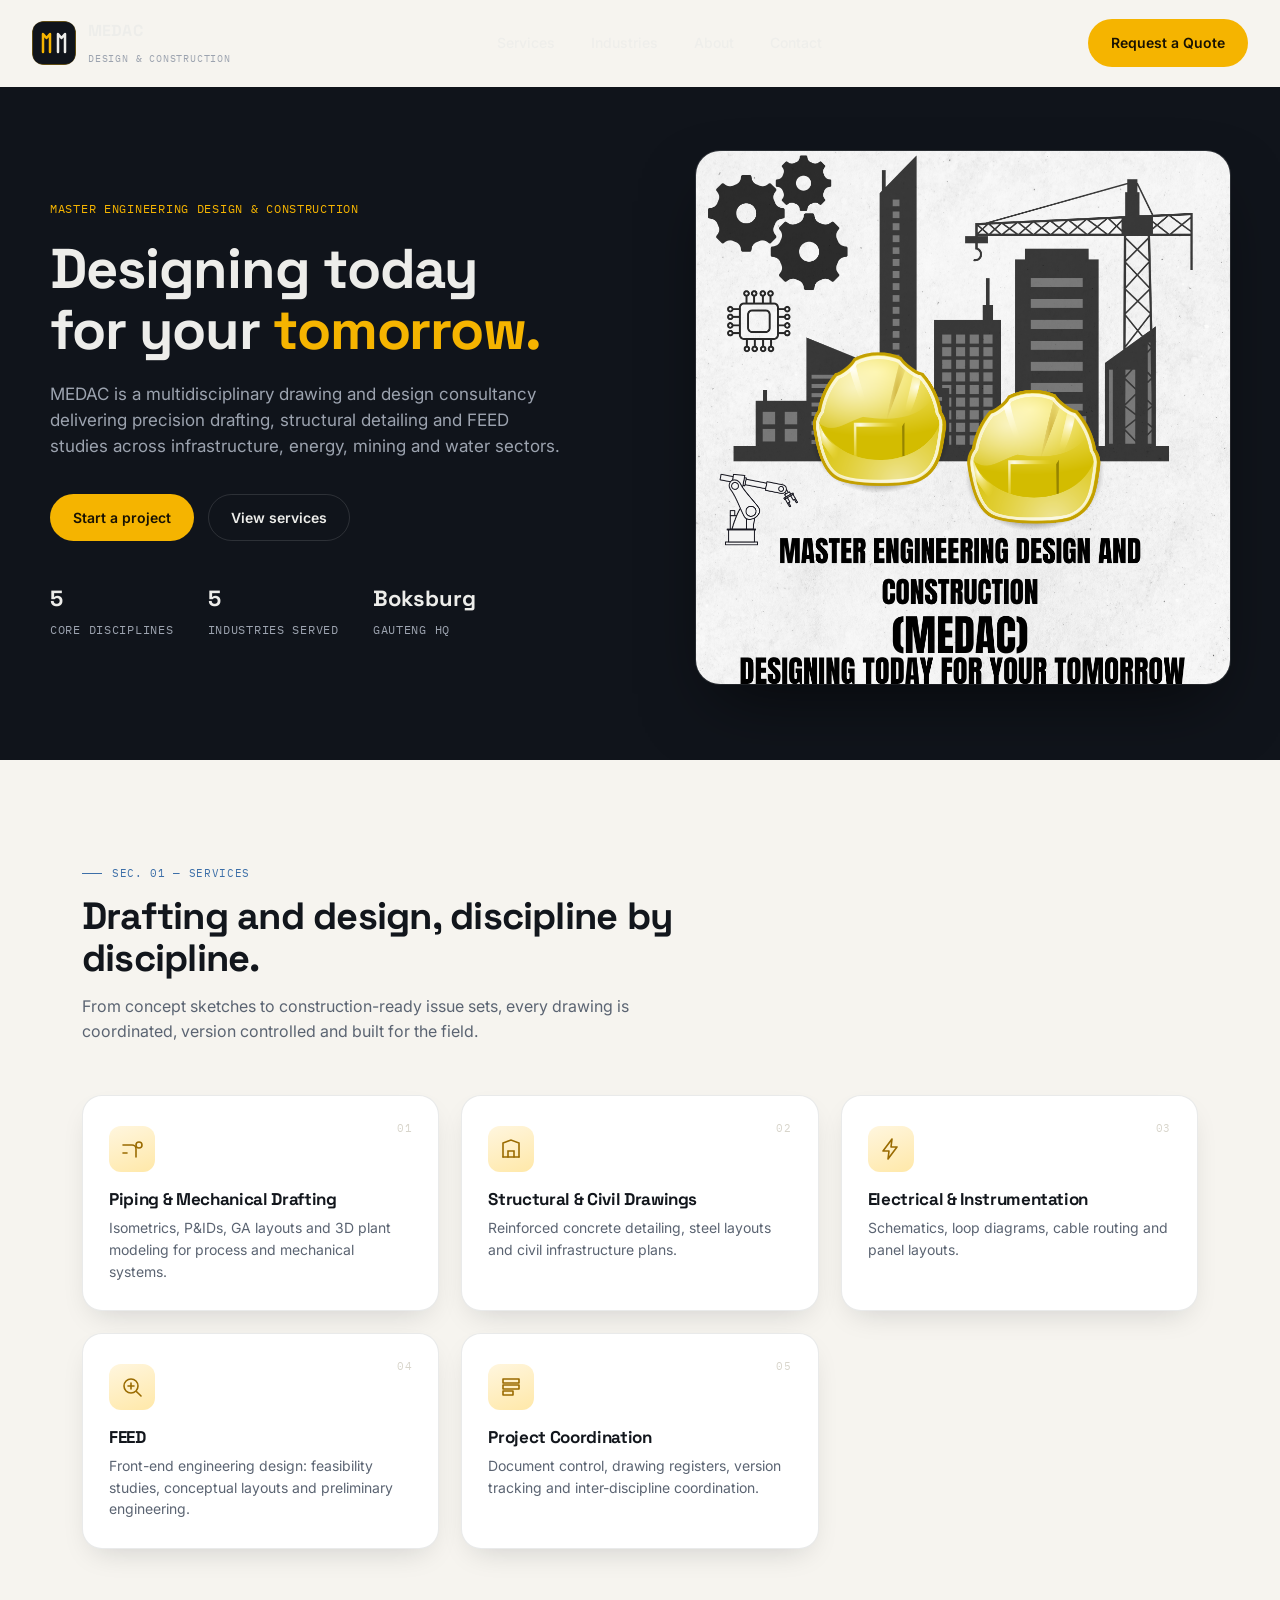
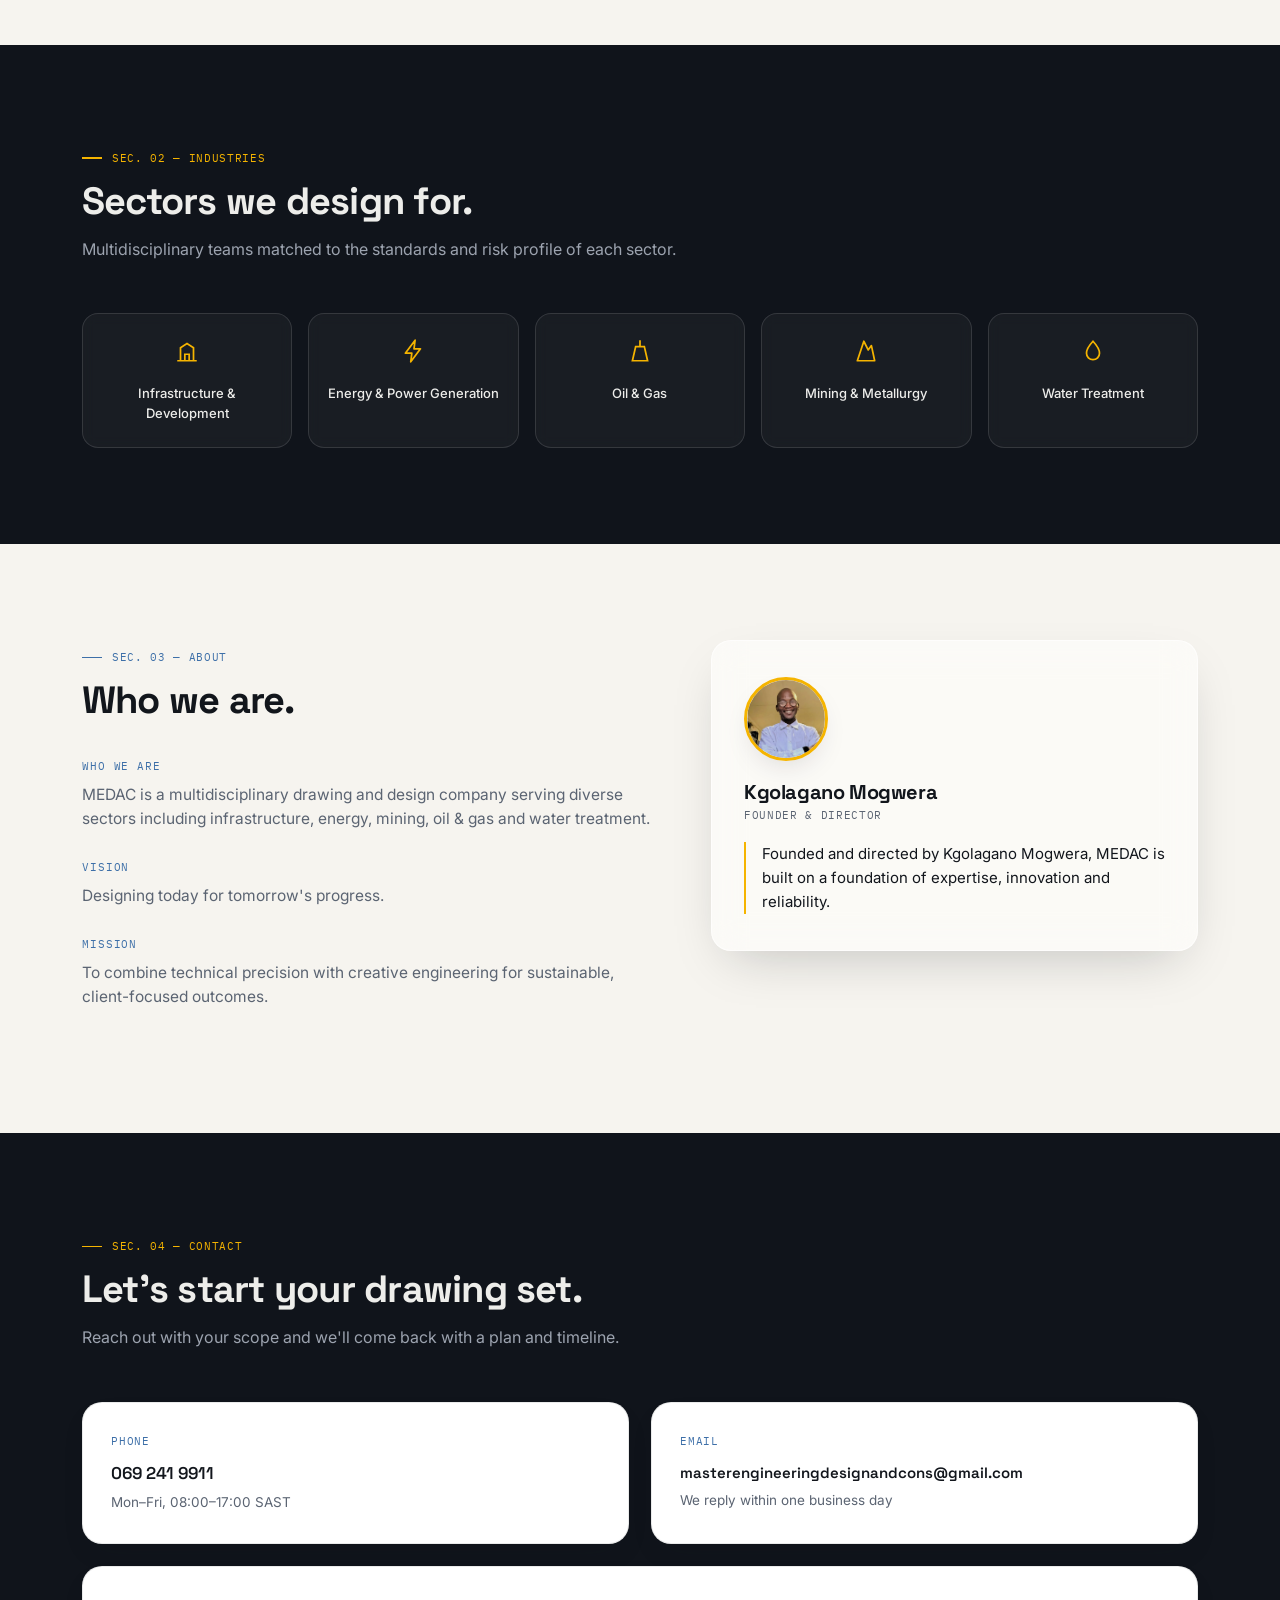
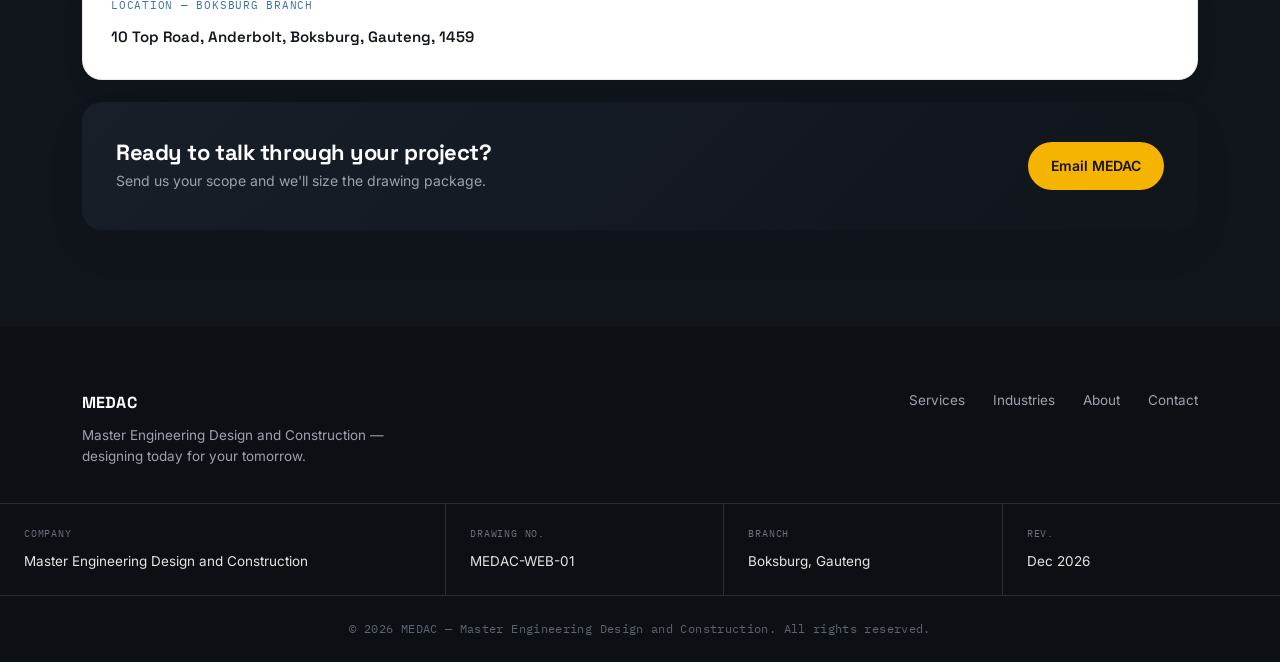
==== index.html @ 5696d3e1 "Add files via upload" ====
<!DOCTYPE html>
<html lang="en">
<head>
<meta charset="UTF-8">
<meta name="viewport" content="width=device-width, initial-scale=1.0">
<title>MEDAC — Master Engineering Design and Construction</title>
<link rel="preconnect" href="https://fonts.googleapis.com">
<link rel="preconnect" href="https://fonts.gstatic.com" crossorigin>
<link href="https://fonts.googleapis.com/css2?family=Space+Grotesk:wght@500;600;700&family=Inter:wght@400;500;600&family=IBM+Plex+Mono:wght@400;500&display=swap" rel="stylesheet">
<link rel="stylesheet" href="assets/css/style.css">
</head>
<body>

<header id="siteHeader">
  <a href="#top" class="brand">
    <span class="brand-mark"><img src="assets/img/logo.svg" alt="MEDAC logo"></span>
    <span>
      <span class="brand-name">MEDAC</span><br>
      <span class="brand-sub">Design &amp; Construction</span>
    </span>
  </a>
  <nav class="links">
    <a href="#services">Services</a>
    <a href="#industries">Industries</a>
    <a href="#about">About</a>
    <a href="#contact">Contact</a>
  </nav>
  <a href="#contact" class="btn btn-accent">Request a Quote</a>
</header>

<section class="hero" id="top">
  <div class="wrap hero-grid">
    <div>
      <span class="hero-eyebrow mono">Master Engineering Design &amp; Construction</span>
      <h1>Designing today<br>for your <em>tomorrow.</em></h1>
      <p class="lead">MEDAC is a multidisciplinary drawing and design consultancy delivering precision drafting, structural detailing and FEED studies across infrastructure, energy, mining and water sectors.</p>
      <div class="hero-ctas">
        <a href="#contact" class="btn btn-accent">Start a project</a>
        <a href="#services" class="btn btn-ghost">View services</a>
      </div>
      <div class="hero-stats">
        <div class="hero-stat"><b>5</b><span>Core Disciplines</span></div>
        <div class="hero-stat"><b>5</b><span>Industries Served</span></div>
        <div class="hero-stat"><b>Boksburg</b><span>Gauteng HQ</span></div>
      </div>
    </div>
    <div class="hero-visual crop">
      <span class="cm-tr"></span><span class="cm-bl"></span>
      <img src="assets/img/hero.png" alt="MEDAC — engineering, drafting and construction illustration featuring a city skyline, crane and hard hats">
    </div>
  </div>
</section>

<section class="section section-light" id="services">
  <div class="wrap">
    <div class="section-head reveal">
      <span class="eyebrow mono">Sec. 01 — Services</span>
      <h2>Drafting and design, discipline by discipline.</h2>
      <p>From concept sketches to construction-ready issue sets, every drawing is coordinated, version controlled and built for the field.</p>
    </div>
    <div class="services-grid reveal-stag">
      <div class="service-card reveal" style="--i:0">
        <span class="service-num mono">01</span>
        <div class="service-icon">
          <svg width="24" height="24" viewBox="0 0 24 24" fill="none" stroke="currentColor" stroke-width="1.6" stroke-linecap="round"><path d="M3 8h9a4 4 0 0 1 4 4v8"/><circle cx="19" cy="8" r="3"/><path d="M3 16h4"/></svg>
        </div>
        <h3>Piping &amp; Mechanical Drafting</h3>
        <p>Isometrics, P&amp;IDs, GA layouts and 3D plant modeling for process and mechanical systems.</p>
      </div>
      <div class="service-card reveal" style="--i:1">
        <span class="service-num mono">02</span>
        <div class="service-icon">
          <svg width="24" height="24" viewBox="0 0 24 24" fill="none" stroke="currentColor" stroke-width="1.6" stroke-linecap="round"><path d="M4 20V6l8-3 8 3v14"/><path d="M4 20h16"/><path d="M9 20v-6h6v6"/></svg>
        </div>
        <h3>Structural &amp; Civil Drawings</h3>
        <p>Reinforced concrete detailing, steel layouts and civil infrastructure plans.</p>
      </div>
      <div class="service-card reveal" style="--i:2">
        <span class="service-num mono">03</span>
        <div class="service-icon">
          <svg width="24" height="24" viewBox="0 0 24 24" fill="none" stroke="currentColor" stroke-width="1.6" stroke-linecap="round" stroke-linejoin="round"><path d="M13 2 4 14h6l-1 8 9-12h-6l1-8Z"/></svg>
        </div>
        <h3>Electrical &amp; Instrumentation</h3>
        <p>Schematics, loop diagrams, cable routing and panel layouts.</p>
      </div>
      <div class="service-card reveal" style="--i:3">
        <span class="service-num mono">04</span>
        <div class="service-icon">
          <svg width="24" height="24" viewBox="0 0 24 24" fill="none" stroke="currentColor" stroke-width="1.6" stroke-linecap="round"><circle cx="11" cy="11" r="7"/><path d="m21 21-4.3-4.3"/><path d="M11 8v6M8 11h6"/></svg>
        </div>
        <h3>FEED</h3>
        <p>Front-end engineering design: feasibility studies, conceptual layouts and preliminary engineering.</p>
      </div>
      <div class="service-card reveal" style="--i:4">
        <span class="service-num mono">05</span>
        <div class="service-icon">
          <svg width="24" height="24" viewBox="0 0 24 24" fill="none" stroke="currentColor" stroke-width="1.6" stroke-linecap="round" stroke-linejoin="round"><rect x="4" y="4" width="16" height="4"/><rect x="4" y="10" width="16" height="4"/><rect x="4" y="16" width="10" height="4"/></svg>
        </div>
        <h3>Project Coordination</h3>
        <p>Document control, drawing registers, version tracking and inter-discipline coordination.</p>
      </div>
    </div>
  </div>
</section>

<section class="section section-dark" id="industries">
  <div class="wrap">
    <div class="section-head reveal">
      <span class="eyebrow mono">Sec. 02 — Industries</span>
      <h2>Sectors we design for.</h2>
      <p>Multidisciplinary teams matched to the standards and risk profile of each sector.</p>
    </div>
    <div class="industries-strip reveal-stag">
      <div class="industry-pill reveal" style="--i:0">
        <svg viewBox="0 0 24 24" fill="none" stroke="currentColor" stroke-width="1.6"><path d="M3 21h18M6 21V9l6-4 6 4v12M10 21v-6h4v6"/></svg>
        <span>Infrastructure &amp; Development</span>
      </div>
      <div class="industry-pill reveal" style="--i:1">
        <svg viewBox="0 0 24 24" fill="none" stroke="currentColor" stroke-width="1.6" stroke-linejoin="round"><path d="M13 2 4 14h6l-1 8 9-12h-6l1-8Z"/></svg>
        <span>Energy &amp; Power Generation</span>
      </div>
      <div class="industry-pill reveal" style="--i:2">
        <svg viewBox="0 0 24 24" fill="none" stroke="currentColor" stroke-width="1.6"><path d="M12 2v6M8 8h8l3 13H5L8 8Z"/></svg>
        <span>Oil &amp; Gas</span>
      </div>
      <div class="industry-pill reveal" style="--i:3">
        <svg viewBox="0 0 24 24" fill="none" stroke="currentColor" stroke-width="1.6" stroke-linecap="round" stroke-linejoin="round"><path d="M4 21 10 3l4 8 3-4 3 14H4Z"/></svg>
        <span>Mining &amp; Metallurgy</span>
      </div>
      <div class="industry-pill reveal" style="--i:4">
        <svg viewBox="0 0 24 24" fill="none" stroke="currentColor" stroke-width="1.6"><path d="M12 3s6 6.5 6 11a6 6 0 1 1-12 0c0-4.5 6-11 6-11Z"/></svg>
        <span>Water Treatment</span>
      </div>
    </div>
  </div>
</section>

<section class="section section-light" id="about">
  <div class="wrap about-grid">
    <div>
      <div class="section-head reveal" style="margin-bottom:36px;">
        <span class="eyebrow mono">Sec. 03 — About</span>
        <h2>Who we are.</h2>
      </div>
      <div class="about-block reveal">
        <span class="label">Who We Are</span>
        <p>MEDAC is a multidisciplinary drawing and design company serving diverse sectors including infrastructure, energy, mining, oil &amp; gas and water treatment.</p>
      </div>
      <div class="about-block reveal">
        <span class="label">Vision</span>
        <p>Designing today for tomorrow's progress.</p>
      </div>
      <div class="about-block reveal">
        <span class="label">Mission</span>
        <p>To combine technical precision with creative engineering for sustainable, client-focused outcomes.</p>
      </div>
    </div>
    <div class="glass-card reveal">
      <img class="ceo-photo" src="assets/img/ceo.jpg" alt="Kgolagano Mogwera, Founder and Director of MEDAC">
      <h3>Kgolagano Mogwera</h3>
      <span class="role">Founder &amp; Director</span>
      <blockquote>Founded and directed by Kgolagano Mogwera, MEDAC is built on a foundation of expertise, innovation and reliability.</blockquote>
    </div>
  </div>
</section>

<section class="section section-dark" id="contact">
  <div class="wrap">
    <div class="section-head reveal">
      <span class="eyebrow mono">Sec. 04 — Contact</span>
      <h2>Let's start your drawing set.</h2>
      <p>Reach out with your scope and we'll come back with a plan and timeline.</p>
    </div>
    <div class="contact-grid reveal-stag">
      <div class="contact-card reveal" style="--i:0">
        <span class="k">Phone</span>
        <a class="v" href="tel:+27692419911">069 241 9911</a>
        <p class="sub">Mon–Fri, 08:00–17:00 SAST</p>
      </div>
      <div class="contact-card reveal" style="--i:1">
        <span class="k">Email</span>
        <a class="v" href="mailto:masterengineeringdesignandcons@gmail.com" style="font-size:15px;">masterengineeringdesignandcons@gmail.com</a>
        <p class="sub">We reply within one business day</p>
      </div>
      <div class="contact-card reveal" style="--i:2;grid-column:1/-1;">
        <span class="k">Location — Boksburg Branch</span>
        <span class="v" style="font-size:15px;">10 Top Road, Anderbolt, Boksburg, Gauteng, 1459</span>
      </div>
      <div class="contact-cta reveal" style="--i:3">
        <div>
          <h3>Ready to talk through your project?</h3>
          <p>Send us your scope and we'll size the drawing package.</p>
        </div>
        <a href="mailto:masterengineeringdesignandcons@gmail.com" class="btn btn-accent">Email MEDAC</a>
      </div>
    </div>
  </div>
</section>

<footer>
  <div class="wrap">
    <div style="display:flex;justify-content:space-between;align-items:flex-start;flex-wrap:wrap;gap:24px;padding-bottom:36px;">
      <div>
        <span class="brand-name" style="color:#fff;">MEDAC</span>
        <p style="max-width:340px;font-size:13.5px;margin-top:10px;">Master Engineering Design and Construction — designing today for your tomorrow.</p>
      </div>
      <nav style="display:flex;gap:28px;font-size:13.5px;">
        <a href="#services">Services</a>
        <a href="#industries">Industries</a>
        <a href="#about">About</a>
        <a href="#contact">Contact</a>
      </nav>
    </div>
  </div>
  <div class="titleblock">
    <div class="tb-cell">
      <span class="k">Company</span>
      <span class="v">Master Engineering Design and Construction</span>
    </div>
    <div class="tb-cell">
      <span class="k">Drawing No.</span>
      <span class="v">MEDAC-WEB-01</span>
    </div>
    <div class="tb-cell">
      <span class="k">Branch</span>
      <span class="v">Boksburg, Gauteng</span>
    </div>
    <div class="tb-cell">
      <span class="k">Rev.</span>
      <span class="v" id="revDate"></span>
    </div>
  </div>
  <div class="foot-bottom">© <span id="year"></span> MEDAC — Master Engineering Design and Construction. All rights reserved.</div>
</footer>

<script src="assets/js/main.js"></script>
</body>
</html>
---- assets/css/style.css ----
:root{
  --bg-dark:#10141B;
  --bg-dark-2:#181F29;
  --bg-light:#F6F4EF;
  --surface:#FFFFFF;
  --accent:#F5B400;
  --accent-dim:#c99400;
  --blue:#3D6FA8;
  --text-dark:#12161C;
  --text-muted:#5B6472;
  --text-on-dark:#EDEDEA;
  --text-on-dark-muted:#9CA3AF;
  --border:rgba(18,22,28,0.09);
  --border-dark:rgba(255,255,255,0.12);
  --radius:20px;
  --shadow-soft:0 20px 50px -20px rgba(18,22,28,0.25);
  --shadow-card:0 12px 30px -12px rgba(18,22,28,0.18);
}
*{margin:0;padding:0;box-sizing:border-box;}
html{scroll-behavior:smooth;}
body{
  font-family:'Inter',sans-serif;
  background:var(--bg-light);
  color:var(--text-dark);
  line-height:1.55;
  -webkit-font-smoothing:antialiased;
}
h1,h2,h3,h4{
  font-family:'Space Grotesk',sans-serif;
  font-weight:700;
  letter-spacing:-0.02em;
  line-height:1.1;
}
.mono{
  font-family:'IBM Plex Mono',monospace;
  letter-spacing:0.06em;
  text-transform:uppercase;
}
a{color:inherit;text-decoration:none;}
img{display:block;max-width:100%;}
.wrap{max-width:1180px;margin:0 auto;padding:0 32px;}
section{position:relative;}

/* ---------- crop marks (drafting registration marks), the signature motif ---------- */
.crop{position:relative;}
.crop::before,.crop::after,.crop .cm-tr,.crop .cm-bl{
  content:"";position:absolute;width:18px;height:18px;
  border-color:currentColor;opacity:0.35;pointer-events:none;
}
.crop::before{top:14px;left:14px;border-top:1.5px solid;border-left:1.5px solid;}
.crop::after{bottom:14px;right:14px;border-bottom:1.5px solid;border-right:1.5px solid;}
.crop .cm-tr{top:14px;right:14px;border-top:1.5px solid;border-right:1.5px solid;}
.crop .cm-bl{bottom:14px;left:14px;border-bottom:1.5px solid;border-left:1.5px solid;}

/* ---------- nav ---------- */
header{
  position:sticky;top:0;z-index:100;
  display:flex;align-items:center;justify-content:space-between;
  padding:18px 32px;
  color:var(--text-on-dark);
  transition:background .35s ease, backdrop-filter .35s ease, box-shadow .35s ease, padding .35s ease;
}
header.scrolled{
  background:rgba(16,20,27,0.68);
  backdrop-filter:blur(14px) saturate(140%);
  -webkit-backdrop-filter:blur(14px) saturate(140%);
  box-shadow:0 1px 0 var(--border-dark);
  padding:12px 32px;
}
.brand{display:flex;align-items:center;gap:12px;}
.brand-mark{
  width:44px;height:44px;border-radius:12px;overflow:hidden;
  flex-shrink:0;
  box-shadow:0 0 0 1px var(--border-dark);
}
.brand-mark img{width:100%;height:100%;object-fit:cover;}
.brand-name{font-family:'Space Grotesk';font-weight:700;font-size:16px;letter-spacing:0.01em;}
.brand-sub{font-family:'IBM Plex Mono';font-size:10px;letter-spacing:0.08em;color:var(--text-on-dark-muted);text-transform:uppercase;}
nav.links{display:flex;gap:36px;align-items:center;}
nav.links a{font-size:14px;font-weight:500;opacity:0.85;transition:opacity .2s;}
nav.links a:hover{opacity:1;}
.btn{
  display:inline-flex;align-items:center;gap:8px;
  padding:12px 22px;border-radius:100px;
  font-size:14px;font-weight:600;
  transition:transform .25s ease, box-shadow .25s ease, background .25s ease;
  border:1px solid transparent;
  cursor:pointer;
}
.btn-accent{background:var(--accent);color:#181203;}
.btn-accent:hover{transform:translateY(-2px);box-shadow:0 14px 26px -10px rgba(245,180,0,0.55);}
.btn-ghost{border-color:var(--border-dark);color:var(--text-on-dark);}
.btn-ghost:hover{background:rgba(255,255,255,0.08);}
.btn-dark{background:var(--text-dark);color:#fff;}
.btn-dark:hover{transform:translateY(-2px);box-shadow:var(--shadow-card);}

/* ---------- hero ---------- */
.hero{
  background:var(--bg-dark);
  color:var(--text-on-dark);
  padding-top:8px;
}
.hero-eyebrow{
  font-size:12px;color:var(--accent);
}
.hero-grid{
  display:grid;grid-template-columns:1.05fr 0.95fr;gap:56px;
  align-items:center;
  padding:56px 0 76px;
}
.hero h1{font-size:clamp(34px,4.6vw,56px);margin:18px 0 20px;}
.hero h1 em{font-style:normal;color:var(--accent);}
.hero p.lead{font-size:17px;color:var(--text-on-dark-muted);max-width:520px;margin-bottom:34px;}
.hero-ctas{display:flex;gap:14px;flex-wrap:wrap;margin-bottom:40px;}
.hero-stats{display:flex;gap:34px;flex-wrap:wrap;}
.hero-stat b{font-family:'Space Grotesk';font-size:22px;display:block;}
.hero-stat span{font-size:12px;color:var(--text-on-dark-muted);font-family:'IBM Plex Mono';text-transform:uppercase;letter-spacing:.06em;}
.hero-visual{
  position:relative;border-radius:24px;overflow:hidden;
  box-shadow:0 30px 70px -20px rgba(0,0,0,0.6), 0 0 0 1px var(--border-dark);
}
.hero-visual img{width:100%;height:100%;object-fit:cover;transform:scale(1.02);}

/* ---------- section chrome ---------- */
.section{padding:96px 0;}
.section-light{background:var(--bg-light);}
.section-dark{background:var(--bg-dark);color:var(--text-on-dark);}
.eyebrow{
  display:inline-flex;align-items:center;gap:10px;
  font-size:11px;color:var(--blue);margin-bottom:14px;
}
.eyebrow::before{content:"";width:20px;height:1.5px;background:var(--blue);display:inline-block;}
.section-dark .eyebrow{color:var(--accent);}
.section-dark .eyebrow::before{background:var(--accent);}
.section-head{max-width:640px;margin-bottom:52px;}
.section-head h2{font-size:clamp(26px,3.2vw,38px);}
.section-head p{color:var(--text-muted);margin-top:14px;font-size:16px;}
.section-dark .section-head p{color:var(--text-on-dark-muted);}

/* ---------- reveal on scroll ---------- */
.reveal{opacity:0;transform:translateY(28px);transition:opacity .7s cubic-bezier(.2,.7,.3,1),transform .7s cubic-bezier(.2,.7,.3,1);}
.reveal.visible{opacity:1;transform:translateY(0);}
.reveal-stag > *{transition-delay:calc(var(--i,0) * 90ms);}

/* ---------- services ---------- */
.services-grid{display:grid;grid-template-columns:repeat(3,1fr);gap:22px;}
.service-card{
  position:relative;
  background:var(--surface);
  border-radius:var(--radius);
  padding:30px 26px 28px;
  box-shadow:var(--shadow-card);
  border:1px solid var(--border);
  overflow:hidden;
  transition:transform .35s ease, box-shadow .35s ease;
}
.service-card:hover{transform:translateY(-6px);box-shadow:0 26px 50px -20px rgba(18,22,28,0.28);}
.service-card::after{
  content:"";position:absolute;inset:0;border-radius:inherit;
  background:linear-gradient(135deg,rgba(255,255,255,0.5),rgba(255,255,255,0) 40%);
  opacity:0;transition:opacity .35s ease;pointer-events:none;
}
.service-card:hover::after{opacity:1;}
.service-icon{
  width:46px;height:46px;border-radius:12px;
  display:flex;align-items:center;justify-content:center;
  background:linear-gradient(160deg,#fff6df,#ffe8a8);
  color:#9a6b00;margin-bottom:18px;
}
.service-card h3{font-size:17px;margin-bottom:8px;}
.service-card p{font-size:14px;color:var(--text-muted);}
.service-num{
  position:absolute;top:24px;right:26px;
  font-size:11px;
  font-family:'IBM Plex Mono';color:#d8d5cb;
}

/* ---------- industries ---------- */
.industries-strip{display:grid;grid-template-columns:repeat(5,1fr);gap:16px;}
.industry-pill{
  background:rgba(255,255,255,0.04);
  border:1px solid var(--border-dark);
  border-radius:16px;
  padding:24px 18px;text-align:center;
  backdrop-filter:blur(6px);
  transition:transform .3s ease, background .3s ease, border-color .3s ease;
}
.industry-pill:hover{transform:translateY(-4px);background:rgba(245,180,0,0.08);border-color:rgba(245,180,0,0.35);}
.industry-pill svg{width:26px;height:26px;margin-bottom:12px;color:var(--accent);}
.industry-pill span{display:block;font-size:13px;font-weight:500;}

/* ---------- about ---------- */
.about-grid{display:grid;grid-template-columns:1fr 0.85fr;gap:56px;align-items:start;}
.about-block{margin-bottom:28px;}
.about-block .label{font-family:'IBM Plex Mono';font-size:11px;color:var(--blue);text-transform:uppercase;letter-spacing:.08em;margin-bottom:8px;display:block;}
.about-block p{color:var(--text-muted);font-size:15.5px;}
.glass-card{
  background:rgba(255,255,255,0.55);
  border:1px solid rgba(255,255,255,0.6);
  backdrop-filter:blur(16px) saturate(160%);
  -webkit-backdrop-filter:blur(16px) saturate(160%);
  border-radius:var(--radius);
  padding:36px 32px;
  box-shadow:var(--shadow-soft);
  position:sticky;top:110px;
  color:var(--text-dark);
}
.ceo-photo{
  width:84px;height:84px;border-radius:50%;
  object-fit:cover;object-position:center 15%;
  border:3px solid var(--accent);
  box-shadow:var(--shadow-card);
  margin-bottom:20px;
}
.glass-card h3{font-size:20px;margin-bottom:4px;color:var(--text-dark);}
.glass-card .role{font-family:'IBM Plex Mono';font-size:11px;color:var(--text-muted);text-transform:uppercase;letter-spacing:.06em;margin-bottom:18px;display:block;}
.glass-card blockquote{font-size:15px;color:var(--text-dark);font-style:normal;border-left:2px solid var(--accent);padding-left:16px;line-height:1.6;}

/* ---------- contact ---------- */
.contact-grid{display:grid;grid-template-columns:1fr 1fr;gap:22px;}
.contact-card{
  background:var(--surface);
  border-radius:var(--radius);
  padding:30px 28px;
  box-shadow:var(--shadow-card);
  border:1px solid var(--border);
  color:var(--text-dark);
}
.contact-card .k{font-family:'IBM Plex Mono';font-size:11px;text-transform:uppercase;letter-spacing:.07em;color:var(--blue);margin-bottom:10px;display:block;}
.contact-card .v{font-size:17px;font-weight:600;font-family:'Space Grotesk';color:var(--text-dark);}
.contact-card p.sub{font-size:13.5px;color:var(--text-muted);margin-top:6px;}
.contact-cta{
  grid-column:1/-1;
  background:linear-gradient(135deg,#181F29,#10141B);
  color:#fff;border-radius:var(--radius);
  padding:38px 34px;
  display:flex;align-items:center;justify-content:space-between;flex-wrap:wrap;gap:20px;
  box-shadow:var(--shadow-soft);
}
.contact-cta h3{font-size:22px;margin-bottom:6px;color:#fff;}
.contact-cta p{color:var(--text-on-dark-muted);font-size:14px;}

/* ---------- footer / title block ---------- */
footer{background:#0C0F14;color:var(--text-on-dark-muted);padding:64px 0 0;}
.titleblock{
  border-top:1px solid var(--border-dark);
  display:grid;grid-template-columns:1.6fr repeat(3,1fr);
}
.tb-cell{padding:22px 24px;border-left:1px solid var(--border-dark);}
.titleblock .tb-cell:first-child{border-left:none;}
.tb-cell .k{font-family:'IBM Plex Mono';font-size:10px;text-transform:uppercase;letter-spacing:.08em;color:#6b7280;display:block;margin-bottom:6px;}
.tb-cell .v{font-size:13.5px;color:#e5e5e2;}
.foot-bottom{
  padding:24px 32px;text-align:center;font-size:12px;font-family:'IBM Plex Mono';
  border-top:1px solid var(--border-dark);color:#5b6472;letter-spacing:.03em;
}

@media (max-width:900px){
  nav.links{display:none;}
  .hero-grid{grid-template-columns:1fr;padding-top:24px;}
  .services-grid{grid-template-columns:1fr 1fr;}
  .industries-strip{grid-template-columns:repeat(2,1fr);}
  .about-grid{grid-template-columns:1fr;}
  .glass-card{position:static;}
  .contact-grid{grid-template-columns:1fr;}
  .titleblock{grid-template-columns:1fr 1fr;}
  .tb-cell{border-left:none;border-top:1px solid var(--border-dark);}
  .titleblock .tb-cell:nth-child(1),.titleblock .tb-cell:nth-child(2){border-top:none;}
}
@media (max-width:600px){
  .services-grid{grid-template-columns:1fr;}
  .industries-strip{grid-template-columns:1fr 1fr;}
  .titleblock{grid-template-columns:1fr;}
}
@media (prefers-reduced-motion:reduce){
  html{scroll-behavior:auto;}
  .reveal{opacity:1;transform:none;transition:none;}
}
:focus-visible{outline:2px solid var(--accent);outline-offset:3px;}
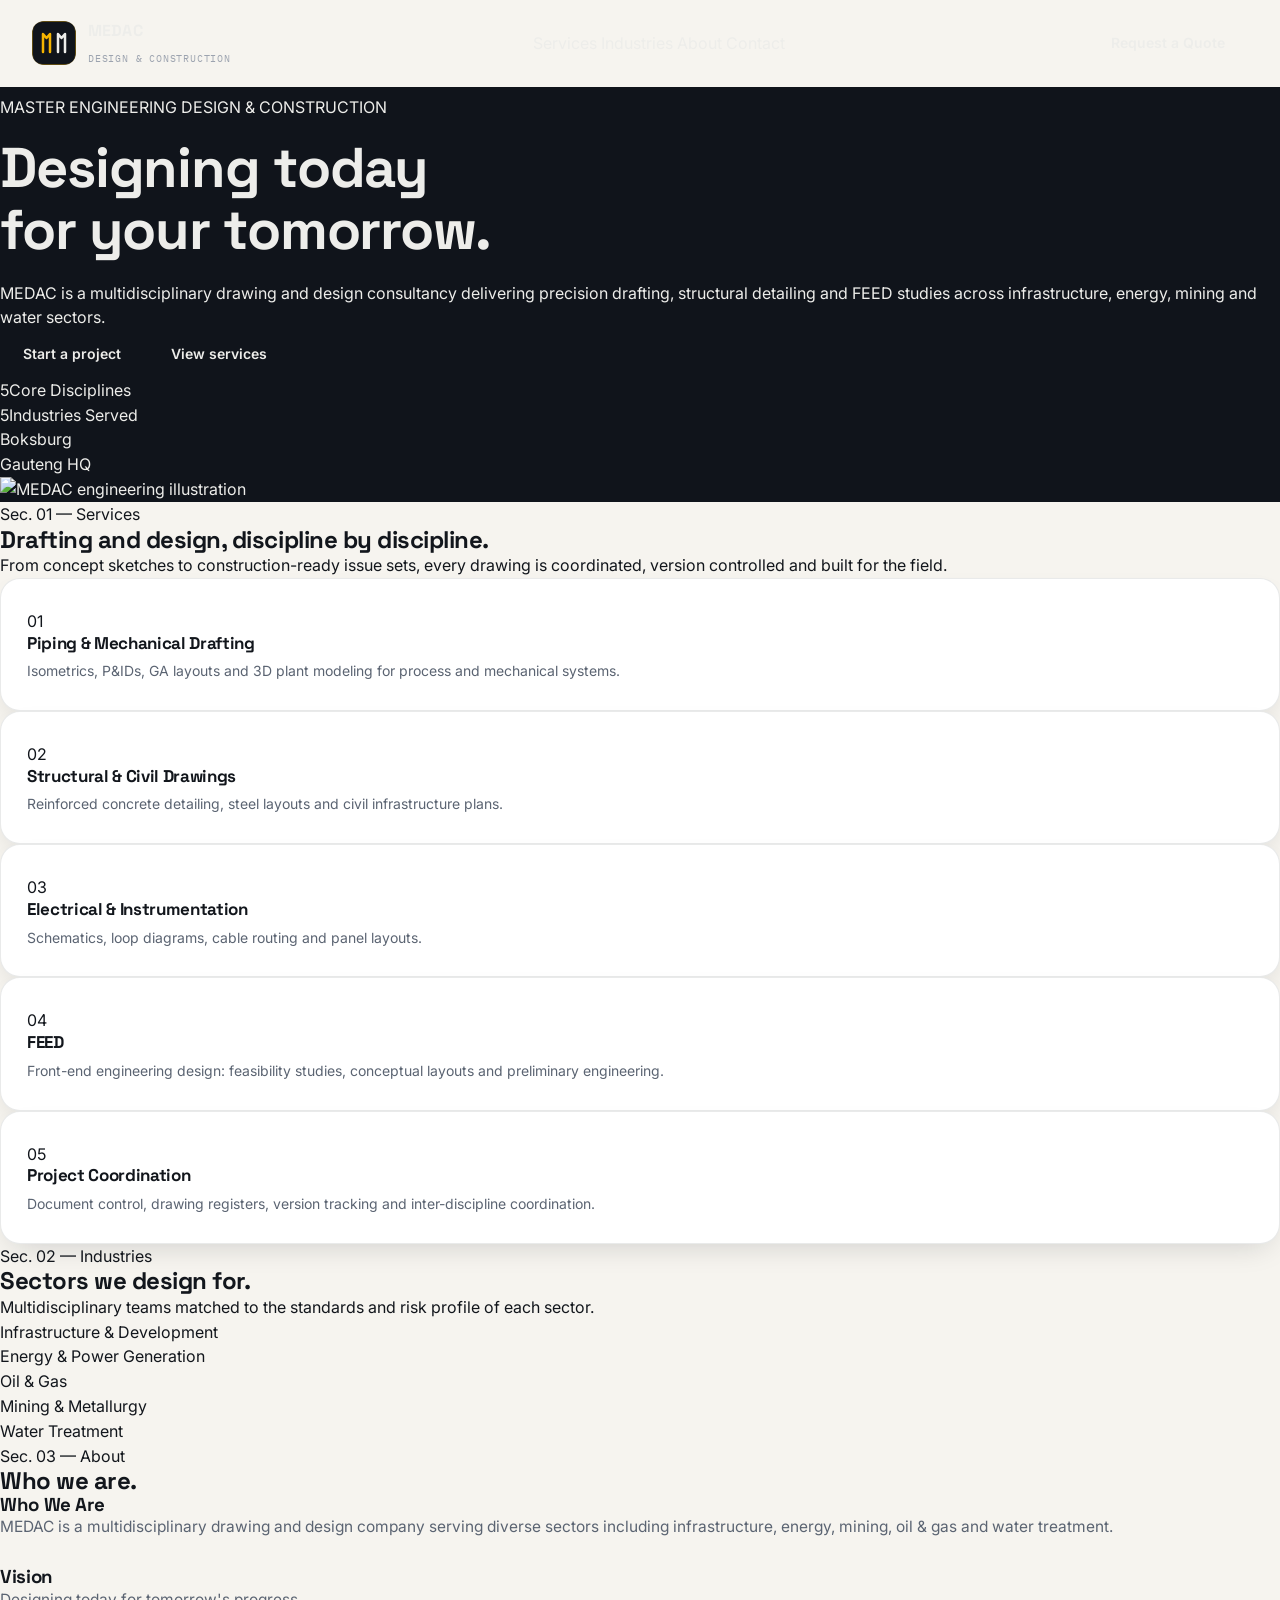
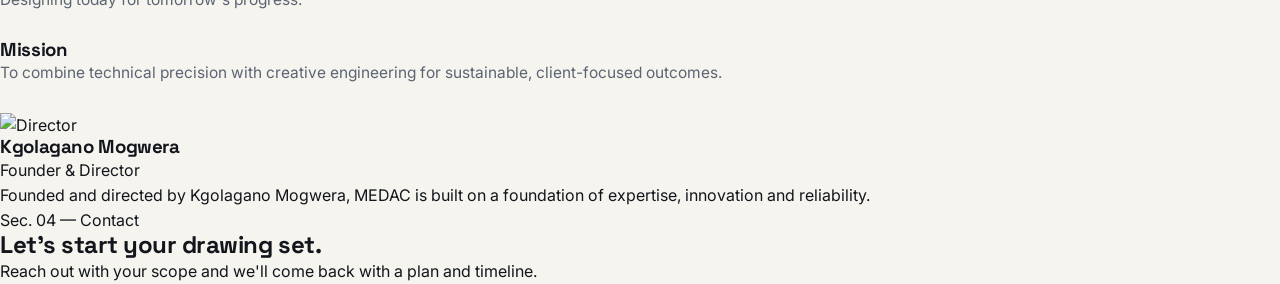
==== commit a0477f2c: "Refactor index.html for improved structure Reorganize HTML structure and update sections for better " ====
--- a/index.html
+++ b/index.html
@@ -1,238 +1,174 @@
 <!DOCTYPE html>
 <html lang="en">
 <head>
-<meta charset="UTF-8">
-<meta name="viewport" content="width=device-width, initial-scale=1.0">
-<title>MEDAC — Master Engineering Design and Construction</title>
-<link rel="preconnect" href="https://fonts.googleapis.com">
-<link rel="preconnect" href="https://fonts.gstatic.com" crossorigin>
-<link href="https://fonts.googleapis.com/css2?family=Space+Grotesk:wght@500;600;700&family=Inter:wght@400;500;600&family=IBM+Plex+Mono:wght@400;500&display=swap" rel="stylesheet">
-<link rel="stylesheet" href="assets/css/style.css">
+  <meta charset="UTF-8">
+  <meta name="viewport" content="width=device-width, initial-scale=1.0">
+  <script src="https://identity.netlify.com/v1/netlify-identity-widget.js"></script>
+  <title>MEDAC — Master Engineering Design and Construction</title>
+  <link rel="preconnect" href="https://fonts.googleapis.com">
+  <link rel="preconnect" href="https://fonts.gstatic.com" crossorigin>
+  <link href="https://fonts.googleapis.com/css2?family=Space+Grotesk:wght@500;600;700&family=Inter:wght@400;500;600&family=IBM+Plex+Mono:wght@400;500&display=swap" rel="stylesheet">
+  <link rel="stylesheet" href="assets/css/style.css">
 </head>
 <body>
 
-<header id="siteHeader">
-  <a href="#top" class="brand">
-    <span class="brand-mark"><img src="assets/img/logo.svg" alt="MEDAC logo"></span>
-    <span>
-      <span class="brand-name">MEDAC</span><br>
-      <span class="brand-sub">Design &amp; Construction</span>
-    </span>
-  </a>
-  <nav class="links">
-    <a href="#services">Services</a>
-    <a href="#industries">Industries</a>
-    <a href="#about">About</a>
-    <a href="#contact">Contact</a>
-  </nav>
-  <a href="#contact" class="btn btn-accent">Request a Quote</a>
-</header>
+  <header id="siteHeader">
+    <a href="#top" class="brand">
+      <span class="brand-mark"><img src="assets/img/logo.svg" alt="MEDAC logo"></span>
+      <span>
+        <span class="brand-name">MEDAC</span><br>
+        <span class="brand-sub">Design & Construction</span>
+      </span>
+    </a>
+    <nav>
+      <a href="#services">Services</a>
+      <a href="#industries">Industries</a>
+      <a href="#about">About</a>
+      <a href="#contact">Contact</a>
+    </nav>
+    <a href="#quote" class="btn btn-primary">Request a Quote</a>
+  </header>
 
-<section class="hero" id="top">
-  <div class="wrap hero-grid">
-    <div>
-      <span class="hero-eyebrow mono">Master Engineering Design &amp; Construction</span>
-      <h1>Designing today<br>for your <em>tomorrow.</em></h1>
-      <p class="lead">MEDAC is a multidisciplinary drawing and design consultancy delivering precision drafting, structural detailing and FEED studies across infrastructure, energy, mining and water sectors.</p>
-      <div class="hero-ctas">
-        <a href="#contact" class="btn btn-accent">Start a project</a>
-        <a href="#services" class="btn btn-ghost">View services</a>
+  <main>
+    <!-- HERO -->
+    <section class="hero">
+      <div class="hero-content">
+        <p class="hero-subtitle" id="hero-subtitle"></p>
+        <h1 id="hero-title"></h1>
+        <p class="hero-desc" id="hero-desc"></p>
+        <div class="hero-buttons">
+          <a href="#" class="btn btn-primary" id="hero-btn-primary"></a>
+          <a href="#" class="btn btn-secondary" id="hero-btn-secondary"></a>
+        </div>
+        <div class="stats" id="stats-container"></div>
       </div>
-      <div class="hero-stats">
-        <div class="hero-stat"><b>5</b><span>Core Disciplines</span></div>
-        <div class="hero-stat"><b>5</b><span>Industries Served</span></div>
-        <div class="hero-stat"><b>Boksburg</b><span>Gauteng HQ</span></div>
+      <div class="hero-image">
+        <img src="" alt="MEDAC engineering illustration" id="hero-image">
       </div>
-    </div>
-    <div class="hero-visual crop">
-      <span class="cm-tr"></span><span class="cm-bl"></span>
-      <img src="assets/img/hero.png" alt="MEDAC — engineering, drafting and construction illustration featuring a city skyline, crane and hard hats">
-    </div>
-  </div>
-</section>
+    </section>
 
-<section class="section section-light" id="services">
-  <div class="wrap">
-    <div class="section-head reveal">
-      <span class="eyebrow mono">Sec. 01 — Services</span>
-      <h2>Drafting and design, discipline by discipline.</h2>
-      <p>From concept sketches to construction-ready issue sets, every drawing is coordinated, version controlled and built for the field.</p>
-    </div>
-    <div class="services-grid reveal-stag">
-      <div class="service-card reveal" style="--i:0">
-        <span class="service-num mono">01</span>
-        <div class="service-icon">
-          <svg width="24" height="24" viewBox="0 0 24 24" fill="none" stroke="currentColor" stroke-width="1.6" stroke-linecap="round"><path d="M3 8h9a4 4 0 0 1 4 4v8"/><circle cx="19" cy="8" r="3"/><path d="M3 16h4"/></svg>
+    <!-- SERVICES -->
+    <section id="services" class="services">
+      <span class="section-label" id="services-label"></span>
+      <h2 id="services-title"></h2>
+      <p class="section-desc" id="services-desc"></p>
+      <div class="services-list" id="services-list"></div>
+    </section>
+
+    <!-- INDUSTRIES -->
+    <section id="industries" class="industries">
+      <span class="section-label" id="industries-label"></span>
+      <h2 id="industries-title"></h2>
+      <p class="section-desc" id="industries-desc"></p>
+      <div class="industries-list" id="industries-list"></div>
+    </section>
+
+    <!-- ABOUT -->
+    <section id="about" class="about">
+      <span class="section-label" id="about-label"></span>
+      <h2 id="about-title"></h2>
+      <div class="about-content">
+        <div class="about-text">
+          <div class="about-block">
+            <h3 id="about-who-heading"></h3>
+            <p id="about-who-text"></p>
+          </div>
+          <div class="about-block">
+            <h3 id="about-vision-heading"></h3>
+            <p id="about-vision-text"></p>
+          </div>
+          <div class="about-block">
+            <h3 id="about-mission-heading"></h3>
+            <p id="about-mission-text"></p>
+          </div>
         </div>
-        <h3>Piping &amp; Mechanical Drafting</h3>
-        <p>Isometrics, P&amp;IDs, GA layouts and 3D plant modeling for process and mechanical systems.</p>
+        <div class="director">
+          <img src="" alt="Director" id="director-photo">
+          <h3 id="director-name"></h3>
+          <p id="director-role"></p>
+          <blockquote id="director-quote"></blockquote>
+        </div>
       </div>
-      <div class="service-card reveal" style="--i:1">
-        <span class="service-num mono">02</span>
-        <div class="service-icon">
-          <svg width="24" height="24" viewBox="0 0 24 24" fill="none" stroke="currentColor" stroke-width="1.6" stroke-linecap="round"><path d="M4 20V6l8-3 8 3v14"/><path d="M4 20h16"/><path d="M9 20v-6h6v6"/></svg>
-        </div>
-        <h3>Structural &amp; Civil Drawings</h3>
-        <p>Reinforced concrete detailing, steel layouts and civil infrastructure plans.</p>
-      </div>
-      <div class="service-card reveal" style="--i:2">
-        <span class="service-num mono">03</span>
-        <div class="service-icon">
-          <svg width="24" height="24" viewBox="0 0 24 24" fill="none" stroke="currentColor" stroke-width="1.6" stroke-linecap="round" stroke-linejoin="round"><path d="M13 2 4 14h6l-1 8 9-12h-6l1-8Z"/></svg>
-        </div>
-        <h3>Electrical &amp; Instrumentation</h3>
-        <p>Schematics, loop diagrams, cable routing and panel layouts.</p>
-      </div>
-      <div class="service-card reveal" style="--i:3">
-        <span class="service-num mono">04</span>
-        <div class="service-icon">
-          <svg width="24" height="24" viewBox="0 0 24 24" fill="none" stroke="currentColor" stroke-width="1.6" stroke-linecap="round"><circle cx="11" cy="11" r="7"/><path d="m21 21-4.3-4.3"/><path d="M11 8v6M8 11h6"/></svg>
-        </div>
-        <h3>FEED</h3>
-        <p>Front-end engineering design: feasibility studies, conceptual layouts and preliminary engineering.</p>
-      </div>
-      <div class="service-card reveal" style="--i:4">
-        <span class="service-num mono">05</span>
-        <div class="service-icon">
-          <svg width="24" height="24" viewBox="0 0 24 24" fill="none" stroke="currentColor" stroke-width="1.6" stroke-linecap="round" stroke-linejoin="round"><rect x="4" y="4" width="16" height="4"/><rect x="4" y="10" width="16" height="4"/><rect x="4" y="16" width="10" height="4"/></svg>
-        </div>
-        <h3>Project Coordination</h3>
-        <p>Document control, drawing registers, version tracking and inter-discipline coordination.</p>
-      </div>
-    </div>
-  </div>
-</section>
+    </section>
 
-<section class="section section-dark" id="industries">
-  <div class="wrap">
-    <div class="section-head reveal">
-      <span class="eyebrow mono">Sec. 02 — Industries</span>
-      <h2>Sectors we design for.</h2>
-      <p>Multidisciplinary teams matched to the standards and risk profile of each sector.</p>
-    </div>
-    <div class="industries-strip reveal-stag">
-      <div class="industry-pill reveal" style="--i:0">
-        <svg viewBox="0 0 24 24" fill="none" stroke="currentColor" stroke-width="1.6"><path d="M3 21h18M6 21V9l6-4 6 4v12M10 21v-6h4v6"/></svg>
-        <span>Infrastructure &amp; Development</span>
-      </div>
-      <div class="industry-pill reveal" style="--i:1">
-        <svg viewBox="0 0 24 24" fill="none" stroke="currentColor" stroke-width="1.6" stroke-linejoin="round"><path d="M13 2 4 14h6l-1 8 9-12h-6l1-8Z"/></svg>
-        <span>Energy &amp; Power Generation</span>
-      </div>
-      <div class="industry-pill reveal" style="--i:2">
-        <svg viewBox="0 0 24 24" fill="none" stroke="currentColor" stroke-width="1.6"><path d="M12 2v6M8 8h8l3 13H5L8 8Z"/></svg>
-        <span>Oil &amp; Gas</span>
-      </div>
-      <div class="industry-pill reveal" style="--i:3">
-        <svg viewBox="0 0 24 24" fill="none" stroke="currentColor" stroke-width="1.6" stroke-linecap="round" stroke-linejoin="round"><path d="M4 21 10 3l4 8 3-4 3 14H4Z"/></svg>
-        <span>Mining &amp; Metallurgy</span>
-      </div>
-      <div class="industry-pill reveal" style="--i:4">
-        <svg viewBox="0 0 24 24" fill="none" stroke="currentColor" stroke-width="1.6"><path d="M12 3s6 6.5 6 11a6 6 0 1 1-12 0c0-4.5 6-11 6-11Z"/></svg>
-        <span>Water Treatment</span>
-      </div>
-    </div>
-  </div>
-</section>
+    <!-- CONTACT -->
+    <section id="contact" class="contact">
+      <span class="section-label" id="contact-label"></span>
+      <h2 id="contact-title"></h2>
+      <p id="contact-subtitle"></p>
+    </section>
+  </main>
 
-<section class="section section-light" id="about">
-  <div class="wrap about-grid">
-    <div>
-      <div class="section-head reveal" style="margin-bottom:36px;">
-        <span class="eyebrow mono">Sec. 03 — About</span>
-        <h2>Who we are.</h2>
-      </div>
-      <div class="about-block reveal">
-        <span class="label">Who We Are</span>
-        <p>MEDAC is a multidisciplinary drawing and design company serving diverse sectors including infrastructure, energy, mining, oil &amp; gas and water treatment.</p>
-      </div>
-      <div class="about-block reveal">
-        <span class="label">Vision</span>
-        <p>Designing today for tomorrow's progress.</p>
-      </div>
-      <div class="about-block reveal">
-        <span class="label">Mission</span>
-        <p>To combine technical precision with creative engineering for sustainable, client-focused outcomes.</p>
-      </div>
-    </div>
-    <div class="glass-card reveal">
-      <img class="ceo-photo" src="assets/img/ceo.jpg" alt="Kgolagano Mogwera, Founder and Director of MEDAC">
-      <h3>Kgolagano Mogwera</h3>
-      <span class="role">Founder &amp; Director</span>
-      <blockquote>Founded and directed by Kgolagano Mogwera, MEDAC is built on a foundation of expertise, innovation and reliability.</blockquote>
-    </div>
-  </div>
-</section>
+  <script>
+    fetch('content/home.json')
+      .then(r => r.json())
+      .then(data => {
+        document.title = data.title;
 
-<section class="section section-dark" id="contact">
-  <div class="wrap">
-    <div class="section-head reveal">
-      <span class="eyebrow mono">Sec. 04 — Contact</span>
-      <h2>Let's start your drawing set.</h2>
-      <p>Reach out with your scope and we'll come back with a plan and timeline.</p>
-    </div>
-    <div class="contact-grid reveal-stag">
-      <div class="contact-card reveal" style="--i:0">
-        <span class="k">Phone</span>
-        <a class="v" href="tel:+27692419911">069 241 9911</a>
-        <p class="sub">Mon–Fri, 08:00–17:00 SAST</p>
-      </div>
-      <div class="contact-card reveal" style="--i:1">
-        <span class="k">Email</span>
-        <a class="v" href="mailto:masterengineeringdesignandcons@gmail.com" style="font-size:15px;">masterengineeringdesignandcons@gmail.com</a>
-        <p class="sub">We reply within one business day</p>
-      </div>
-      <div class="contact-card reveal" style="--i:2;grid-column:1/-1;">
-        <span class="k">Location — Boksburg Branch</span>
-        <span class="v" style="font-size:15px;">10 Top Road, Anderbolt, Boksburg, Gauteng, 1459</span>
-      </div>
-      <div class="contact-cta reveal" style="--i:3">
-        <div>
-          <h3>Ready to talk through your project?</h3>
-          <p>Send us your scope and we'll size the drawing package.</p>
-        </div>
-        <a href="mailto:masterengineeringdesignandcons@gmail.com" class="btn btn-accent">Email MEDAC</a>
-      </div>
-    </div>
-  </div>
-</section>
+        // Hero
+        document.getElementById('hero-subtitle').textContent = data.hero.subtitle;
+        document.getElementById('hero-title').innerHTML = data.hero.title_line1 + '<br>' + data.hero.title_line2 + ' <span class="highlight">' + data.hero.highlight + '</span>';
+        document.getElementById('hero-desc').textContent = data.hero.description;
+        document.getElementById('hero-btn-primary').textContent = data.hero.button_primary.text;
+        document.getElementById('hero-btn-primary').href = data.hero.button_primary.url;
+        document.getElementById('hero-btn-secondary').textContent = data.hero.button_secondary.text;
+        document.getElementById('hero-btn-secondary').href = data.hero.button_secondary.url;
+        document.getElementById('hero-image').src = data.hero.image;
 
-<footer>
-  <div class="wrap">
-    <div style="display:flex;justify-content:space-between;align-items:flex-start;flex-wrap:wrap;gap:24px;padding-bottom:36px;">
-      <div>
-        <span class="brand-name" style="color:#fff;">MEDAC</span>
-        <p style="max-width:340px;font-size:13.5px;margin-top:10px;">Master Engineering Design and Construction — designing today for your tomorrow.</p>
-      </div>
-      <nav style="display:flex;gap:28px;font-size:13.5px;">
-        <a href="#services">Services</a>
-        <a href="#industries">Industries</a>
-        <a href="#about">About</a>
-        <a href="#contact">Contact</a>
-      </nav>
-    </div>
-  </div>
-  <div class="titleblock">
-    <div class="tb-cell">
-      <span class="k">Company</span>
-      <span class="v">Master Engineering Design and Construction</span>
-    </div>
-    <div class="tb-cell">
-      <span class="k">Drawing No.</span>
-      <span class="v">MEDAC-WEB-01</span>
-    </div>
-    <div class="tb-cell">
-      <span class="k">Branch</span>
-      <span class="v">Boksburg, Gauteng</span>
-    </div>
-    <div class="tb-cell">
-      <span class="k">Rev.</span>
-      <span class="v" id="revDate"></span>
-    </div>
-  </div>
-  <div class="foot-bottom">© <span id="year"></span> MEDAC — Master Engineering Design and Construction. All rights reserved.</div>
-</footer>
+        // Stats
+        const statsContainer = document.getElementById('stats-container');
+        data.stats.forEach(stat => {
+          const div = document.createElement('div');
+          div.className = 'stat';
+          div.innerHTML = '<span class="stat-number">' + stat.number + '</span><span class="stat-label">' + stat.label + '</span>';
+          statsContainer.appendChild(div);
+        });
 
-<script src="assets/js/main.js"></script>
+        // Services
+        document.getElementById('services-label').textContent = data.services.section_label;
+        document.getElementById('services-title').textContent = data.services.title;
+        document.getElementById('services-desc').textContent = data.services.description;
+        const servicesList = document.getElementById('services-list');
+        data.services.items.forEach(item => {
+          const div = document.createElement('div');
+          div.className = 'service-card';
+          div.innerHTML = '<span class="service-number">' + item.number + '</span><h3>' + item.title + '</h3><p>' + item.description + '</p>';
+          servicesList.appendChild(div);
+        });
+
+        // Industries
+        document.getElementById('industries-label').textContent = data.industries.section_label;
+        document.getElementById('industries-title').textContent = data.industries.title;
+        document.getElementById('industries-desc').textContent = data.industries.description;
+        const industriesList = document.getElementById('industries-list');
+        data.industries.list.forEach(item => {
+          const div = document.createElement('div');
+          div.className = 'industry-item';
+          div.textContent = item.name;
+          industriesList.appendChild(div);
+        });
+
+        // About
+        document.getElementById('about-label').textContent = data.about.section_label;
+        document.getElementById('about-title').textContent = data.about.title;
+        document.getElementById('about-who-heading').textContent = data.about.who_we_are.heading;
+        document.getElementById('about-who-text').textContent = data.about.who_we_are.text;
+        document.getElementById('about-vision-heading').textContent = data.about.vision.heading;
+        document.getElementById('about-vision-text').textContent = data.about.vision.text;
+        document.getElementById('about-mission-heading').textContent = data.about.mission.heading;
+        document.getElementById('about-mission-text').textContent = data.about.mission.text;
+        document.getElementById('director-photo').src = data.about.director.photo;
+        document.getElementById('director-name').textContent = data.about.director.name;
+        document.getElementById('director-role').textContent = data.about.director.role;
+        document.getElementById('director-quote').textContent = data.about.director.quote;
+
+        // Contact
+        document.getElementById('contact-label').textContent = data.contact.section_label;
+        document.getElementById('contact-title').textContent = data.contact.title;
+        document.getElementById('contact-subtitle').textContent = data.contact.subtitle;
+      })
+      .catch(err => console.error('Error loading content:', err));
+  </script>
+
 </body>
 </html>
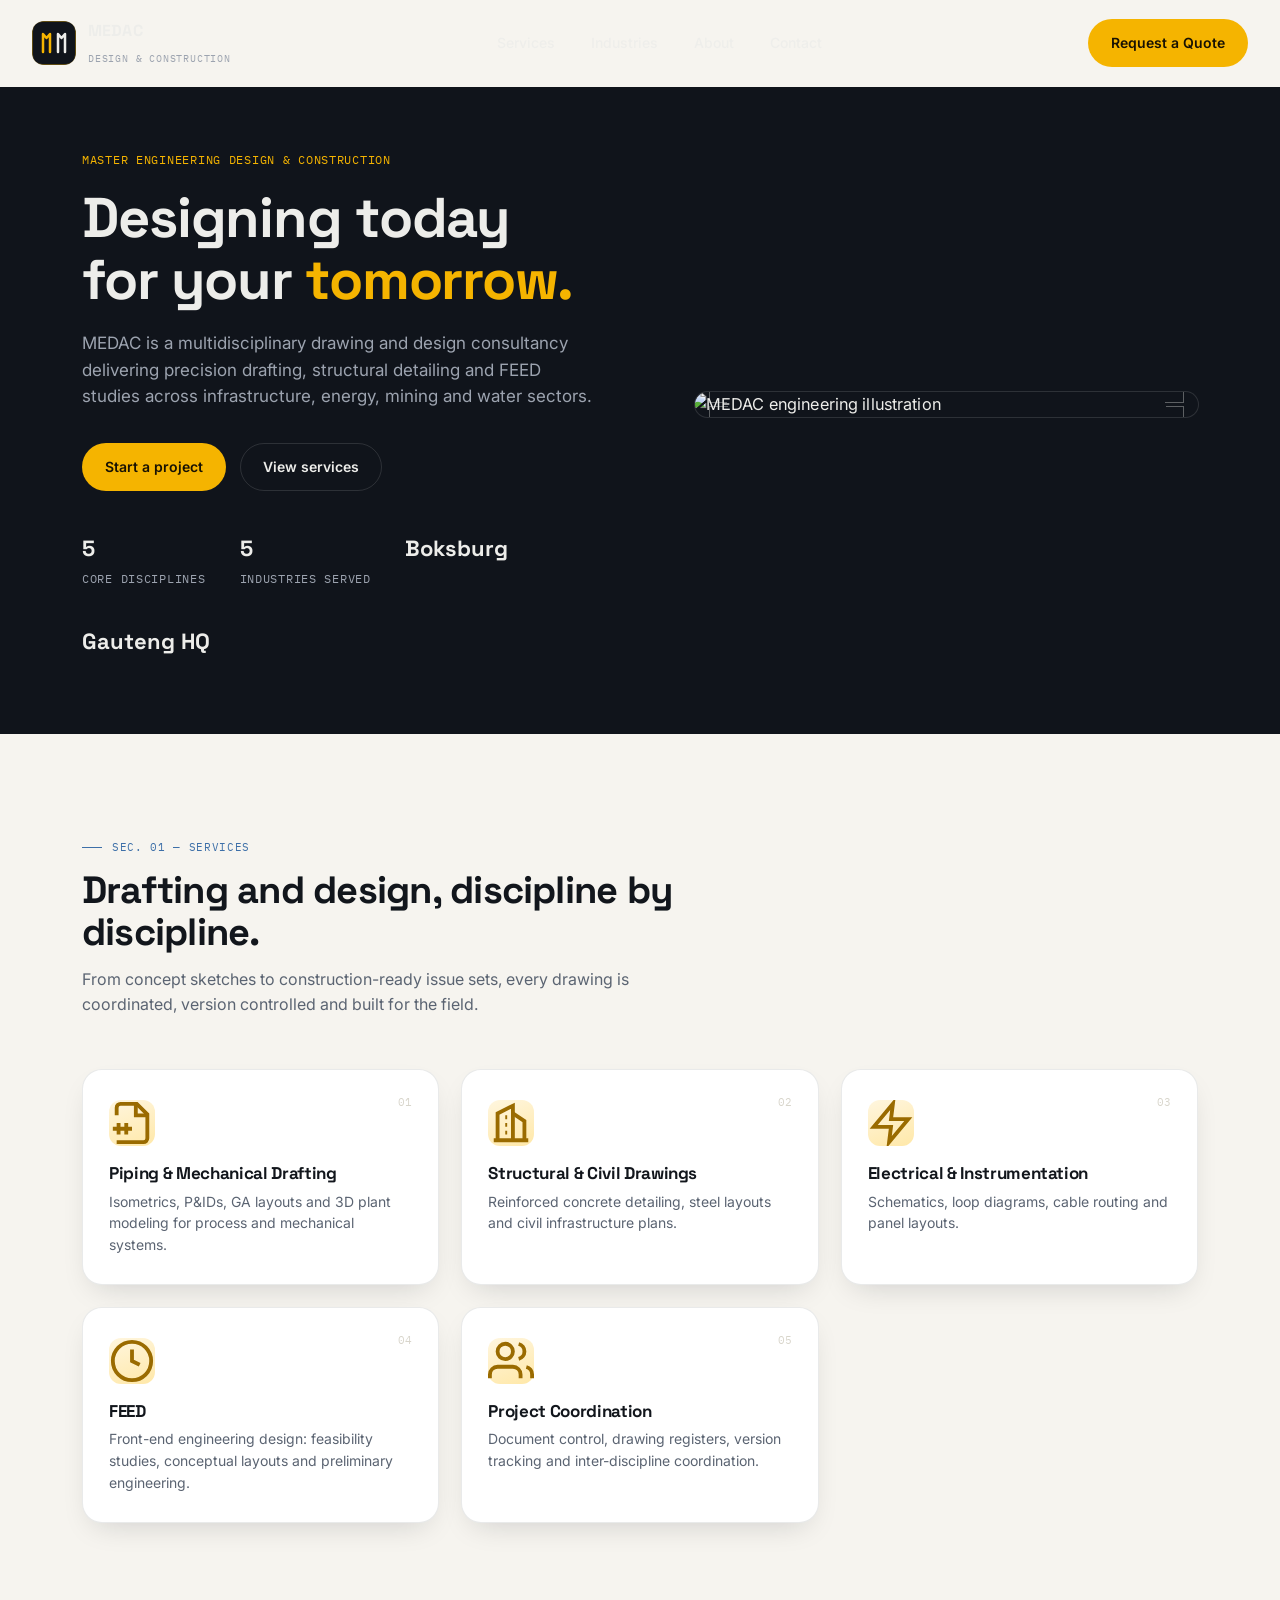
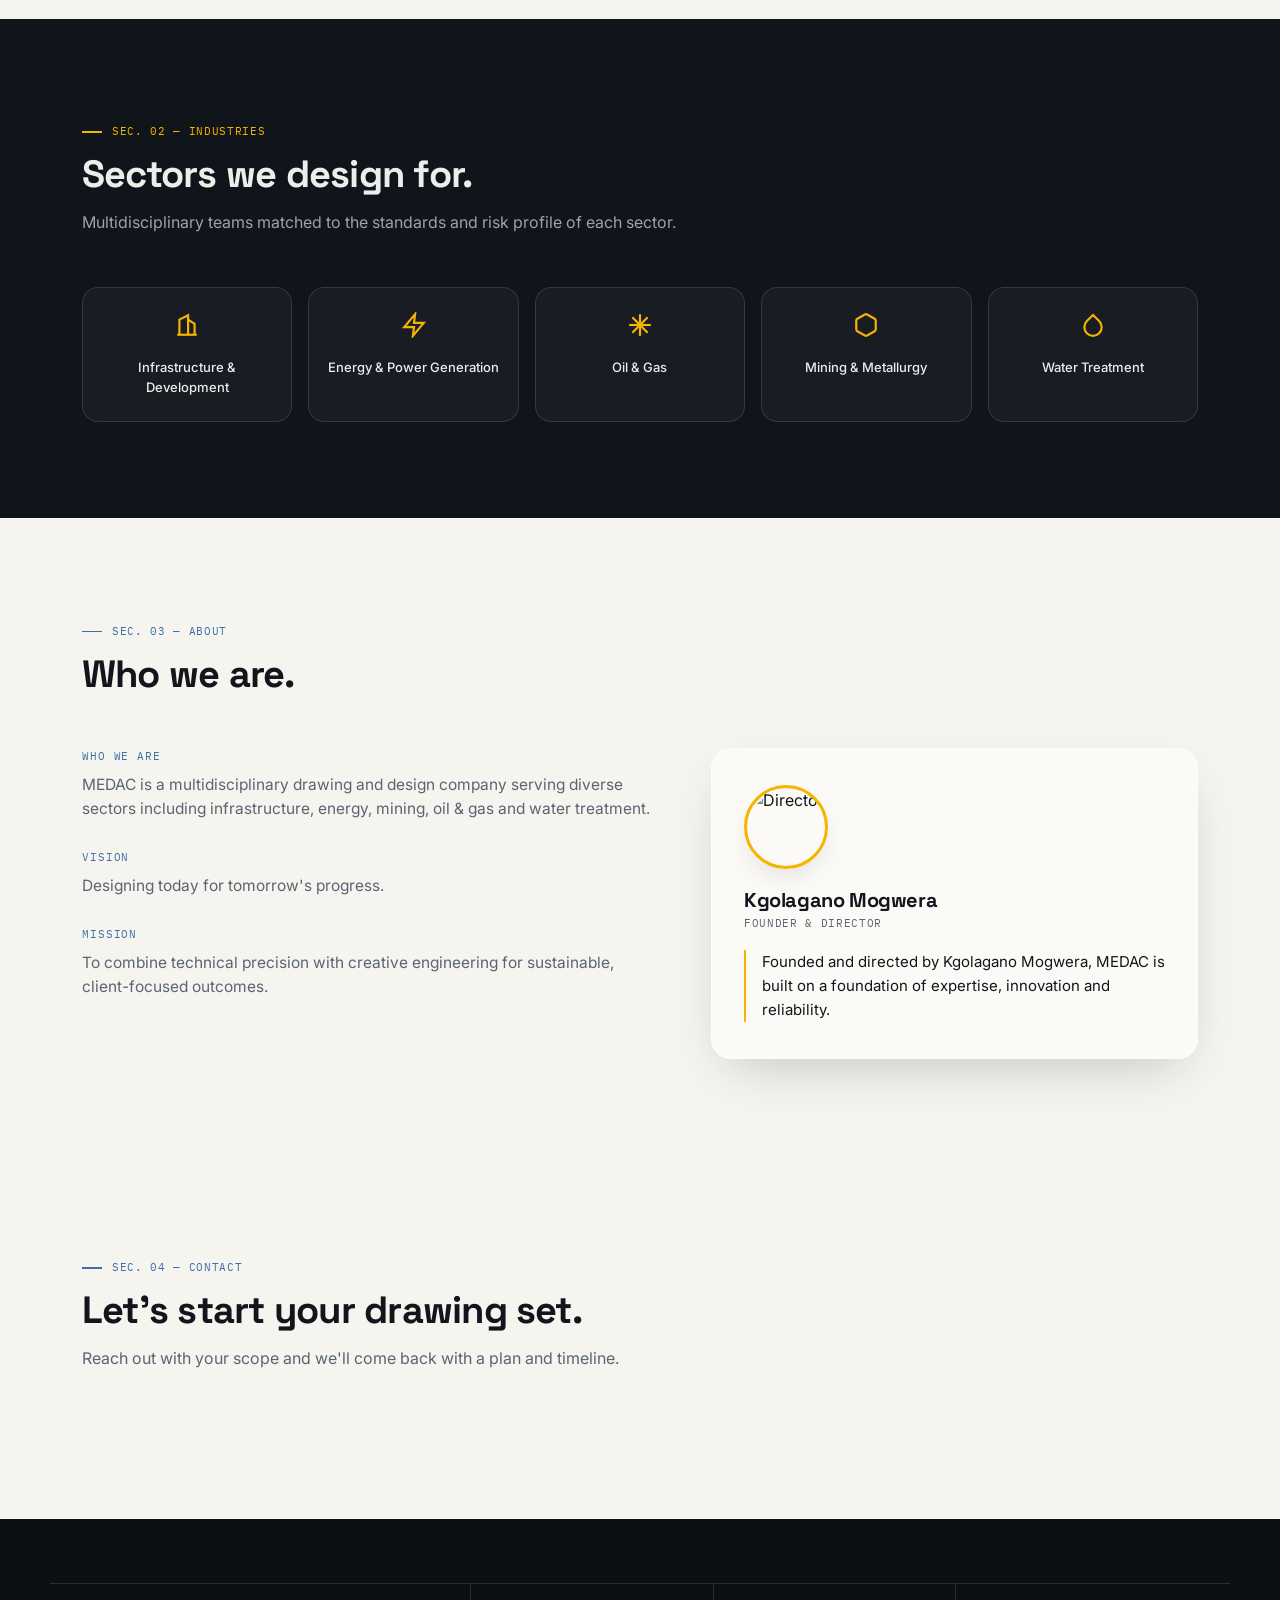
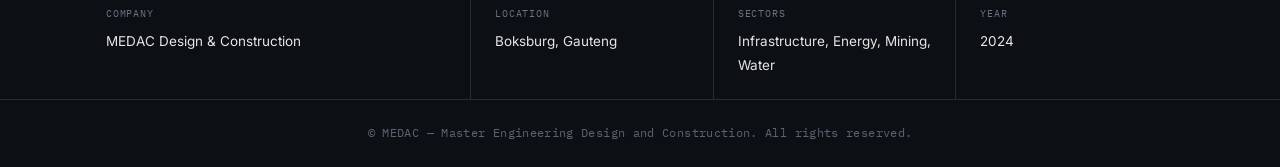
==== commit 8b21e390: "Refactor index.html for structure and styling Refactor HTML structure for improved semantics and sty" ====
--- a/index.html
+++ b/index.html
@@ -20,86 +20,124 @@
         <span class="brand-sub">Design & Construction</span>
       </span>
     </a>
-    <nav>
+    <nav class="links">
       <a href="#services">Services</a>
       <a href="#industries">Industries</a>
       <a href="#about">About</a>
       <a href="#contact">Contact</a>
     </nav>
-    <a href="#quote" class="btn btn-primary">Request a Quote</a>
+    <a href="#contact" class="btn btn-accent">Request a Quote</a>
   </header>
 
-  <main>
-    <!-- HERO -->
-    <section class="hero">
-      <div class="hero-content">
-        <p class="hero-subtitle" id="hero-subtitle"></p>
-        <h1 id="hero-title"></h1>
-        <p class="hero-desc" id="hero-desc"></p>
-        <div class="hero-buttons">
-          <a href="#" class="btn btn-primary" id="hero-btn-primary"></a>
-          <a href="#" class="btn btn-secondary" id="hero-btn-secondary"></a>
+  <!-- HERO -->
+  <section class="hero">
+    <div class="wrap">
+      <div class="hero-grid">
+        <div>
+          <p class="hero-eyebrow mono" id="hero-subtitle"></p>
+          <h1 id="hero-title"></h1>
+          <p class="lead" id="hero-desc"></p>
+          <div class="hero-ctas">
+            <a href="#" class="btn btn-accent" id="hero-btn-primary"></a>
+            <a href="#" class="btn btn-ghost" id="hero-btn-secondary"></a>
+          </div>
+          <div class="hero-stats" id="hero-stats"></div>
         </div>
-        <div class="stats" id="stats-container"></div>
-      </div>
-      <div class="hero-image">
-        <img src="" alt="MEDAC engineering illustration" id="hero-image">
-      </div>
-    </section>
-
-    <!-- SERVICES -->
-    <section id="services" class="services">
-      <span class="section-label" id="services-label"></span>
-      <h2 id="services-title"></h2>
-      <p class="section-desc" id="services-desc"></p>
-      <div class="services-list" id="services-list"></div>
-    </section>
-
-    <!-- INDUSTRIES -->
-    <section id="industries" class="industries">
-      <span class="section-label" id="industries-label"></span>
-      <h2 id="industries-title"></h2>
-      <p class="section-desc" id="industries-desc"></p>
-      <div class="industries-list" id="industries-list"></div>
-    </section>
-
-    <!-- ABOUT -->
-    <section id="about" class="about">
-      <span class="section-label" id="about-label"></span>
-      <h2 id="about-title"></h2>
-      <div class="about-content">
-        <div class="about-text">
-          <div class="about-block">
-            <h3 id="about-who-heading"></h3>
-            <p id="about-who-text"></p>
-          </div>
-          <div class="about-block">
-            <h3 id="about-vision-heading"></h3>
-            <p id="about-vision-text"></p>
-          </div>
-          <div class="about-block">
-            <h3 id="about-mission-heading"></h3>
-            <p id="about-mission-text"></p>
-          </div>
+        <div class="hero-visual crop" id="hero-visual">
+          <img src="" alt="MEDAC engineering illustration" id="hero-image">
+          <span class="cm-tr"></span><span class="cm-bl"></span>
         </div>
-        <div class="director">
-          <img src="" alt="Director" id="director-photo">
+      </div>
+    </div>
+  </section>
+
+  <!-- SERVICES -->
+  <section class="section section-light" id="services">
+    <div class="wrap">
+      <span class="eyebrow mono" id="services-label"></span>
+      <div class="section-head">
+        <h2 id="services-title"></h2>
+        <p id="services-desc"></p>
+      </div>
+      <div class="services-grid" id="services-grid"></div>
+    </div>
+  </section>
+
+  <!-- INDUSTRIES -->
+  <section class="section section-dark" id="industries">
+    <div class="wrap">
+      <span class="eyebrow mono" id="industries-label"></span>
+      <div class="section-head">
+        <h2 id="industries-title"></h2>
+        <p id="industries-desc"></p>
+      </div>
+      <div class="industries-strip" id="industries-strip"></div>
+    </div>
+  </section>
+
+  <!-- ABOUT -->
+  <section class="section section-light" id="about">
+    <div class="wrap">
+      <span class="eyebrow mono" id="about-label"></span>
+      <div class="section-head">
+        <h2 id="about-title"></h2>
+      </div>
+      <div class="about-grid">
+        <div class="about-text" id="about-text"></div>
+        <div class="glass-card">
+          <img class="ceo-photo" src="" alt="Director" id="director-photo">
           <h3 id="director-name"></h3>
-          <p id="director-role"></p>
+          <span class="role" id="director-role"></span>
           <blockquote id="director-quote"></blockquote>
         </div>
       </div>
-    </section>
-
-    <!-- CONTACT -->
-    <section id="contact" class="contact">
-      <span class="section-label" id="contact-label"></span>
-      <h2 id="contact-title"></h2>
-      <p id="contact-subtitle"></p>
-    </section>
-  </main>
+    </div>
+  </section>
+
+  <!-- CONTACT -->
+  <section class="section section-light" id="contact">
+    <div class="wrap">
+      <span class="eyebrow mono" id="contact-label"></span>
+      <div class="section-head">
+        <h2 id="contact-title"></h2>
+        <p id="contact-subtitle"></p>
+      </div>
+    </div>
+  </section>
+
+  <!-- FOOTER -->
+  <footer>
+    <div class="titleblock wrap">
+      <div class="tb-cell">
+        <span class="k">Company</span>
+        <span class="v">MEDAC Design & Construction</span>
+      </div>
+      <div class="tb-cell">
+        <span class="k">Location</span>
+        <span class="v">Boksburg, Gauteng</span>
+      </div>
+      <div class="tb-cell">
+        <span class="k">Sectors</span>
+        <span class="v">Infrastructure, Energy, Mining, Water</span>
+      </div>
+      <div class="tb-cell">
+        <span class="k">Year</span>
+        <span class="v">2024</span>
+      </div>
+    </div>
+    <div class="foot-bottom">
+      &copy; MEDAC — Master Engineering Design and Construction. All rights reserved.
+    </div>
+  </footer>
 
   <script>
+    // Header scroll effect
+    const header = document.getElementById('siteHeader');
+    window.addEventListener('scroll', () => {
+      header.classList.toggle('scrolled', window.scrollY > 40);
+    });
+
+    // Load content from JSON
     fetch('content/home.json')
       .then(r => r.json())
       .then(data => {
@@ -107,7 +145,7 @@
 
         // Hero
         document.getElementById('hero-subtitle').textContent = data.hero.subtitle;
-        document.getElementById('hero-title').innerHTML = data.hero.title_line1 + '<br>' + data.hero.title_line2 + ' <span class="highlight">' + data.hero.highlight + '</span>';
+        document.getElementById('hero-title').innerHTML = data.hero.title_line1 + '<br>' + data.hero.title_line2 + ' <em>' + data.hero.highlight + '</em>';
         document.getElementById('hero-desc').textContent = data.hero.description;
         document.getElementById('hero-btn-primary').textContent = data.hero.button_primary.text;
         document.getElementById('hero-btn-primary').href = data.hero.button_primary.url;
@@ -116,11 +154,13 @@
         document.getElementById('hero-image').src = data.hero.image;
 
         // Stats
-        const statsContainer = document.getElementById('stats-container');
+        const statsContainer = document.getElementById('hero-stats');
         data.stats.forEach(stat => {
           const div = document.createElement('div');
-          div.className = 'stat';
-          div.innerHTML = '<span class="stat-number">' + stat.number + '</span><span class="stat-label">' + stat.label + '</span>';
+          div.className = 'hero-stat';
+          const num = stat.number ? stat.number : stat.label;
+          const lbl = stat.number ? stat.label : '';
+          div.innerHTML = '<b>' + num + '</b><span>' + lbl + '</span>';
           statsContainer.appendChild(div);
         });
 
@@ -128,35 +168,57 @@
         document.getElementById('services-label').textContent = data.services.section_label;
         document.getElementById('services-title').textContent = data.services.title;
         document.getElementById('services-desc').textContent = data.services.description;
-        const servicesList = document.getElementById('services-list');
-        data.services.items.forEach(item => {
-          const div = document.createElement('div');
-          div.className = 'service-card';
-          div.innerHTML = '<span class="service-number">' + item.number + '</span><h3>' + item.title + '</h3><p>' + item.description + '</p>';
-          servicesList.appendChild(div);
+        const servicesGrid = document.getElementById('services-grid');
+        const serviceIcons = [
+          '<svg viewBox="0 0 24 24" fill="none" stroke="currentColor" stroke-width="2"><path d="M4 22h14a2 2 0 0 0 2-2V7.5L14.5 2H6a2 2 0 0 0-2 2v4"/><path d="M14 2v6h6"/><path d="M2 15h10"/><path d="M5 12v6"/><path d="M9 12v6"/></svg>',
+          '<svg viewBox="0 0 24 24" fill="none" stroke="currentColor" stroke-width="2"><path d="M3 21h18"/><path d="M5 21V7l8-4v18"/><path d="M19 21V11l-6-4"/><path d="M9 9h1"/><path d="M9 13h1"/><path d="M9 17h1"/></svg>',
+          '<svg viewBox="0 0 24 24" fill="none" stroke="currentColor" stroke-width="2"><path d="M13 2L3 14h9l-1 8 10-12h-9l1-8z"/></svg>',
+          '<svg viewBox="0 0 24 24" fill="none" stroke="currentColor" stroke-width="2"><circle cx="12" cy="12" r="10"/><path d="M12 6v6l4 2"/></svg>',
+          '<svg viewBox="0 0 24 24" fill="none" stroke="currentColor" stroke-width="2"><path d="M17 21v-2a4 4 0 0 0-4-4H5a4 4 0 0 0-4 4v2"/><circle cx="9" cy="7" r="4"/><path d="M23 21v-2a4 4 0 0 0-3-3.87"/><path d="M16 3.13a4 4 0 0 1 0 7.75"/></svg>'
+        ];
+        data.services.items.forEach((item, i) => {
+          const div = document.createElement('div');
+          div.className = 'service-card reveal';
+          div.style.setProperty('--i', i);
+          div.innerHTML = '<span class="service-num">' + item.number + '</span><div class="service-icon">' + (serviceIcons[i] || '') + '</div><h3>' + item.title + '</h3><p>' + item.description + '</p>';
+          servicesGrid.appendChild(div);
         });
 
         // Industries
         document.getElementById('industries-label').textContent = data.industries.section_label;
         document.getElementById('industries-title').textContent = data.industries.title;
         document.getElementById('industries-desc').textContent = data.industries.description;
-        const industriesList = document.getElementById('industries-list');
-        data.industries.list.forEach(item => {
-          const div = document.createElement('div');
-          div.className = 'industry-item';
-          div.textContent = item.name;
-          industriesList.appendChild(div);
+        const industriesStrip = document.getElementById('industries-strip');
+        const industryIcons = [
+          '<svg viewBox="0 0 24 24" fill="none" stroke="currentColor" stroke-width="2"><path d="M3 21h18"/><path d="M5 21V7l8-4v18"/><path d="M19 21V11l-6-4"/></svg>',
+          '<svg viewBox="0 0 24 24" fill="none" stroke="currentColor" stroke-width="2"><path d="M13 2L3 14h9l-1 8 10-12h-9l1-8z"/></svg>',
+          '<svg viewBox="0 0 24 24" fill="none" stroke="currentColor" stroke-width="2"><path d="M12 2v20"/><path d="M2 12h20"/><path d="m4.93 4.93 14.14 14.14"/><path d="m19.07 4.93-14.14 14.14"/></svg>',
+          '<svg viewBox="0 0 24 24" fill="none" stroke="currentColor" stroke-width="2"><path d="M21 16V8a2 2 0 0 0-1-1.73l-7-4a2 2 0 0 0-2 0l-7 4A2 2 0 0 0 3 8v8a2 2 0 0 0 1 1.73l7 4a2 2 0 0 0 2 0l7-4A2 2 0 0 0 21 16z"/></svg>',
+          '<svg viewBox="0 0 24 24" fill="none" stroke="currentColor" stroke-width="2"><path d="M12 2.69l5.66 5.66a8 8 0 1 1-11.31 0z"/></svg>'
+        ];
+        data.industries.list.forEach((item, i) => {
+          const div = document.createElement('div');
+          div.className = 'industry-pill reveal';
+          div.style.setProperty('--i', i);
+          div.innerHTML = (industryIcons[i] || '') + '<span>' + item.name + '</span>';
+          industriesStrip.appendChild(div);
         });
 
         // About
         document.getElementById('about-label').textContent = data.about.section_label;
         document.getElementById('about-title').textContent = data.about.title;
-        document.getElementById('about-who-heading').textContent = data.about.who_we_are.heading;
-        document.getElementById('about-who-text').textContent = data.about.who_we_are.text;
-        document.getElementById('about-vision-heading').textContent = data.about.vision.heading;
-        document.getElementById('about-vision-text').textContent = data.about.vision.text;
-        document.getElementById('about-mission-heading').textContent = data.about.mission.heading;
-        document.getElementById('about-mission-text').textContent = data.about.mission.text;
+        const aboutText = document.getElementById('about-text');
+        const aboutBlocks = [
+          { heading: data.about.who_we_are.heading, text: data.about.who_we_are.text },
+          { heading: data.about.vision.heading, text: data.about.vision.text },
+          { heading: data.about.mission.heading, text: data.about.mission.text }
+        ];
+        aboutBlocks.forEach(block => {
+          const div = document.createElement('div');
+          div.className = 'about-block reveal';
+          div.innerHTML = '<span class="label">' + block.heading + '</span><p>' + block.text + '</p>';
+          aboutText.appendChild(div);
+        });
         document.getElementById('director-photo').src = data.about.director.photo;
         document.getElementById('director-name').textContent = data.about.director.name;
         document.getElementById('director-role').textContent = data.about.director.role;
@@ -166,6 +228,16 @@
         document.getElementById('contact-label').textContent = data.contact.section_label;
         document.getElementById('contact-title').textContent = data.contact.title;
         document.getElementById('contact-subtitle').textContent = data.contact.subtitle;
+
+        // Scroll reveal
+        const observer = new IntersectionObserver((entries) => {
+          entries.forEach(entry => {
+            if (entry.isIntersecting) {
+              entry.target.classList.add('visible');
+            }
+          });
+        }, { threshold: 0.1 });
+        document.querySelectorAll('.reveal').forEach(el => observer.observe(el));
       })
       .catch(err => console.error('Error loading content:', err));
   </script>
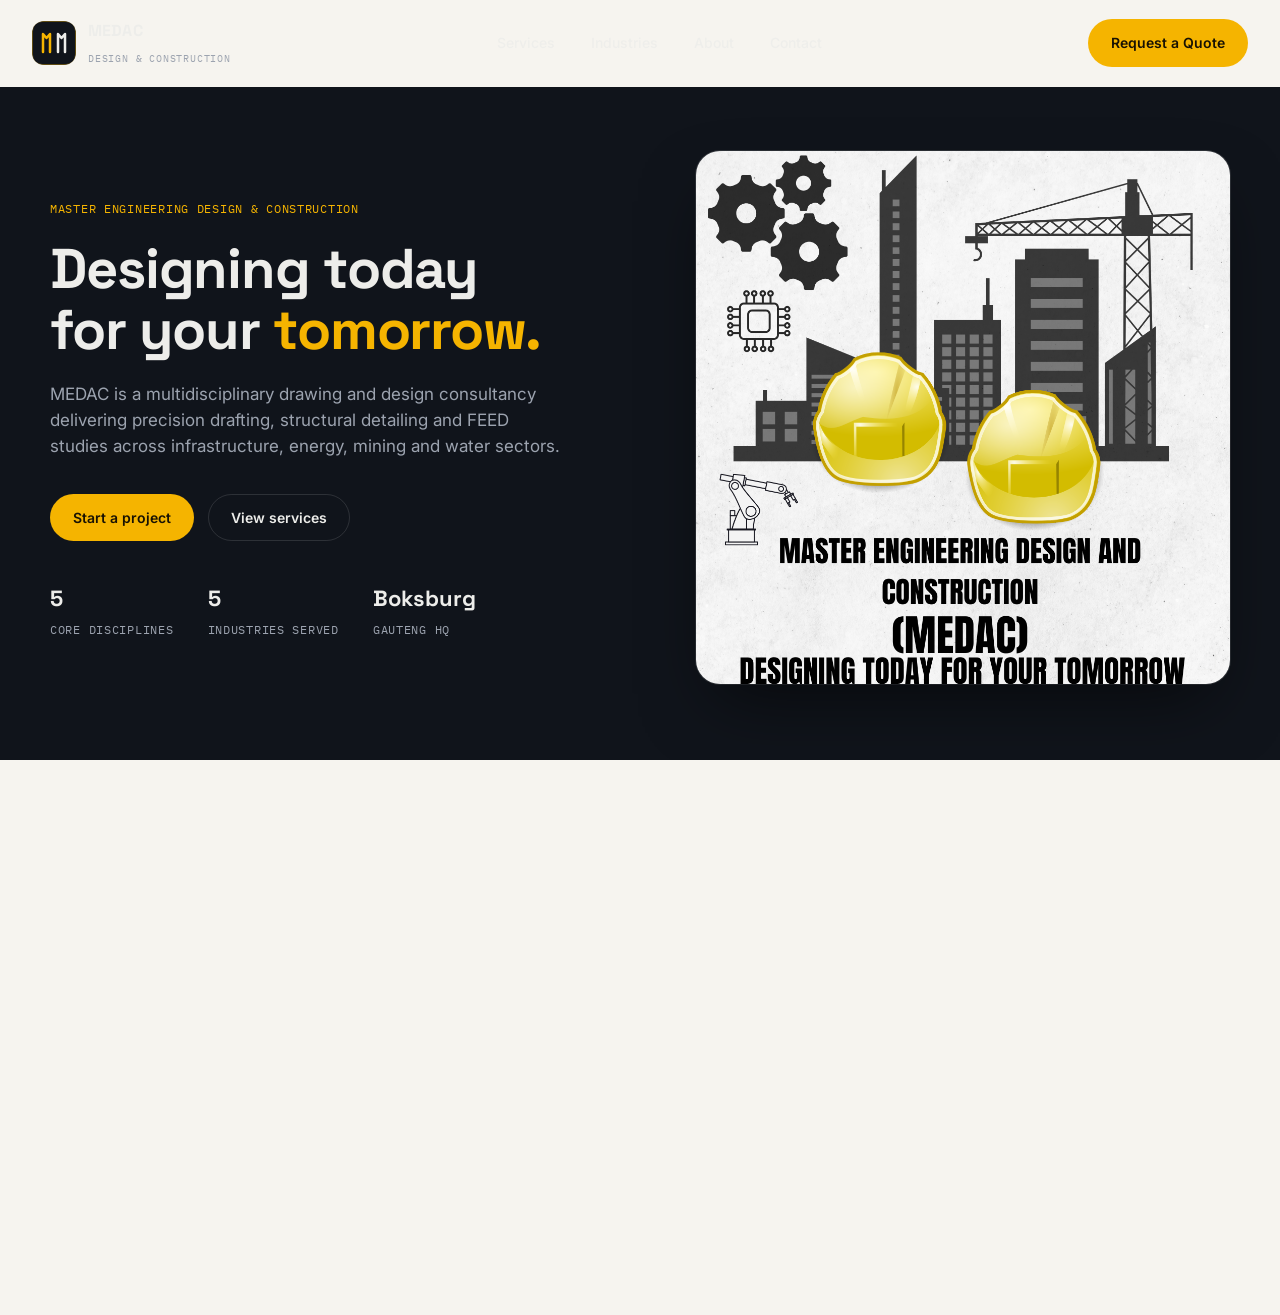
==== commit 2526e395: "Refactor index.html for improved layout and content Updated the structure and content of the index.h" ====
--- a/index.html
+++ b/index.html
@@ -1,246 +1,68 @@
 <!DOCTYPE html>
 <html lang="en">
 <head>
-  <meta charset="UTF-8">
-  <meta name="viewport" content="width=device-width, initial-scale=1.0">
-  <script src="https://identity.netlify.com/v1/netlify-identity-widget.js"></script>
-  <title>MEDAC — Master Engineering Design and Construction</title>
-  <link rel="preconnect" href="https://fonts.googleapis.com">
-  <link rel="preconnect" href="https://fonts.gstatic.com" crossorigin>
-  <link href="https://fonts.googleapis.com/css2?family=Space+Grotesk:wght@500;600;700&family=Inter:wght@400;500;600&family=IBM+Plex+Mono:wght@400;500&display=swap" rel="stylesheet">
-  <link rel="stylesheet" href="assets/css/style.css">
+<meta charset="UTF-8">
+<meta name="viewport" content="width=device-width, initial-scale=1.0">
+<script src="https://identity.netlify.com/v1/netlify-identity-widget.js"></script>
+<title>MEDAC — Master Engineering Design and Construction</title>
+<link rel="preconnect" href="https://fonts.googleapis.com">
+<link rel="preconnect" href="https://fonts.gstatic.com" crossorigin>
+<link href="https://fonts.googleapis.com/css2?family=Space+Grotesk:wght@500;600;700&family=Inter:wght@400;500;600&family=IBM+Plex+Mono:wght@400;500&display=swap" rel="stylesheet">
+<link rel="stylesheet" href="assets/css/style.css">
 </head>
 <body>
 
-  <header id="siteHeader">
-    <a href="#top" class="brand">
-      <span class="brand-mark"><img src="assets/img/logo.svg" alt="MEDAC logo"></span>
-      <span>
-        <span class="brand-name">MEDAC</span><br>
-        <span class="brand-sub">Design & Construction</span>
-      </span>
-    </a>
-    <nav class="links">
-      <a href="#services">Services</a>
-      <a href="#industries">Industries</a>
-      <a href="#about">About</a>
-      <a href="#contact">Contact</a>
-    </nav>
-    <a href="#contact" class="btn btn-accent">Request a Quote</a>
-  </header>
+<header id="siteHeader">
+  <a href="#top" class="brand">
+    <span class="brand-mark"><img src="assets/img/logo.svg" alt="MEDAC logo"></span>
+    <span>
+      <span class="brand-name">MEDAC</span><br>
+      <span class="brand-sub">Design &amp; Construction</span>
+    </span>
+  </a>
+  <nav class="links">
+    <a href="#services">Services</a>
+    <a href="#industries">Industries</a>
+    <a href="#about">About</a>
+    <a href="#contact">Contact</a>
+  </nav>
+  <a href="#contact" class="btn btn-accent">Request a Quote</a>
+</header>
 
-  <!-- HERO -->
-  <section class="hero">
-    <div class="wrap">
-      <div class="hero-grid">
-        <div>
-          <p class="hero-eyebrow mono" id="hero-subtitle"></p>
-          <h1 id="hero-title"></h1>
-          <p class="lead" id="hero-desc"></p>
-          <div class="hero-ctas">
-            <a href="#" class="btn btn-accent" id="hero-btn-primary"></a>
-            <a href="#" class="btn btn-ghost" id="hero-btn-secondary"></a>
-          </div>
-          <div class="hero-stats" id="hero-stats"></div>
-        </div>
-        <div class="hero-visual crop" id="hero-visual">
-          <img src="" alt="MEDAC engineering illustration" id="hero-image">
-          <span class="cm-tr"></span><span class="cm-bl"></span>
-        </div>
+<section class="hero" id="top">
+  <div class="wrap hero-grid">
+    <div>
+      <span class="hero-eyebrow mono" id="hero-eyebrow">Master Engineering Design &amp; Construction</span>
+      <h1 id="hero-title">Designing today<br>for your <em>tomorrow.</em></h1>
+      <p class="lead" id="hero-desc">MEDAC is a multidisciplinary drawing and design consultancy delivering precision drafting, structural detailing and FEED studies across infrastructure, energy, mining and water sectors.</p>
+      <div class="hero-ctas">
+        <a href="#contact" class="btn btn-accent" id="hero-btn-primary">Start a project</a>
+        <a href="#services" class="btn btn-ghost" id="hero-btn-secondary">View services</a>
+      </div>
+      <div class="hero-stats">
+        <div class="hero-stat" id="hero-stat-0"><b>5</b><span>Core Disciplines</span></div>
+        <div class="hero-stat" id="hero-stat-1"><b>5</b><span>Industries Served</span></div>
+        <div class="hero-stat" id="hero-stat-2"><b>Boksburg</b><span>Gauteng HQ</span></div>
       </div>
     </div>
-  </section>
+    <div class="hero-visual crop">
+      <span class="cm-tr"></span><span class="cm-bl"></span>
+      <img src="assets/img/hero.png" alt="MEDAC — engineering, drafting and construction illustration featuring a city skyline, crane and hard hats" id="hero-image">
+    </div>
+  </div>
+</section>
 
-  <!-- SERVICES -->
-  <section class="section section-light" id="services">
-    <div class="wrap">
-      <span class="eyebrow mono" id="services-label"></span>
-      <div class="section-head">
-        <h2 id="services-title"></h2>
-        <p id="services-desc"></p>
-      </div>
-      <div class="services-grid" id="services-grid"></div>
+<section class="section section-light" id="services">
+  <div class="wrap">
+    <div class="section-head reveal">
+      <span class="eyebrow mono" id="services-eyebrow">Sec. 01 — Services</span>
+      <h2 id="services-title">Drafting and design, discipline by discipline.</h2>
+      <p id="services-desc">From concept sketches to construction-ready issue sets, every drawing is coordinated, version controlled and built for the field.</p>
     </div>
-  </section>
-
-  <!-- INDUSTRIES -->
-  <section class="section section-dark" id="industries">
-    <div class="wrap">
-      <span class="eyebrow mono" id="industries-label"></span>
-      <div class="section-head">
-        <h2 id="industries-title"></h2>
-        <p id="industries-desc"></p>
-      </div>
-      <div class="industries-strip" id="industries-strip"></div>
-    </div>
-  </section>
-
-  <!-- ABOUT -->
-  <section class="section section-light" id="about">
-    <div class="wrap">
-      <span class="eyebrow mono" id="about-label"></span>
-      <div class="section-head">
-        <h2 id="about-title"></h2>
-      </div>
-      <div class="about-grid">
-        <div class="about-text" id="about-text"></div>
-        <div class="glass-card">
-          <img class="ceo-photo" src="" alt="Director" id="director-photo">
-          <h3 id="director-name"></h3>
-          <span class="role" id="director-role"></span>
-          <blockquote id="director-quote"></blockquote>
+    <div class="services-grid reveal-stag">
+      <div class="service-card reveal" style="--i:0" id="service-0">
+        <span class="service-num mono" id="service-0-num">01</span>
+        <div class="service-icon">
+          <svg width="24" height="24" viewBox="0 0 24 24" fill="none" stroke="currentColor" stroke-width="1.6" stroke-linecap="round"><path d="M3 8h9a4 4 0 0 1 4 4v8"/><circle cx="19" cy="8" r="3"/><path d="M3 16h4"/></svg>
         </div>
-      </div>
-    </div>
-  </section>
-
-  <!-- CONTACT -->
-  <section class="section section-light" id="contact">
-    <div class="wrap">
-      <span class="eyebrow mono" id="contact-label"></span>
-      <div class="section-head">
-        <h2 id="contact-title"></h2>
-        <p id="contact-subtitle"></p>
-      </div>
-    </div>
-  </section>
-
-  <!-- FOOTER -->
-  <footer>
-    <div class="titleblock wrap">
-      <div class="tb-cell">
-        <span class="k">Company</span>
-        <span class="v">MEDAC Design & Construction</span>
-      </div>
-      <div class="tb-cell">
-        <span class="k">Location</span>
-        <span class="v">Boksburg, Gauteng</span>
-      </div>
-      <div class="tb-cell">
-        <span class="k">Sectors</span>
-        <span class="v">Infrastructure, Energy, Mining, Water</span>
-      </div>
-      <div class="tb-cell">
-        <span class="k">Year</span>
-        <span class="v">2024</span>
-      </div>
-    </div>
-    <div class="foot-bottom">
-      &copy; MEDAC — Master Engineering Design and Construction. All rights reserved.
-    </div>
-  </footer>
-
-  <script>
-    // Header scroll effect
-    const header = document.getElementById('siteHeader');
-    window.addEventListener('scroll', () => {
-      header.classList.toggle('scrolled', window.scrollY > 40);
-    });
-
-    // Load content from JSON
-    fetch('content/home.json')
-      .then(r => r.json())
-      .then(data => {
-        document.title = data.title;
-
-        // Hero
-        document.getElementById('hero-subtitle').textContent = data.hero.subtitle;
-        document.getElementById('hero-title').innerHTML = data.hero.title_line1 + '<br>' + data.hero.title_line2 + ' <em>' + data.hero.highlight + '</em>';
-        document.getElementById('hero-desc').textContent = data.hero.description;
-        document.getElementById('hero-btn-primary').textContent = data.hero.button_primary.text;
-        document.getElementById('hero-btn-primary').href = data.hero.button_primary.url;
-        document.getElementById('hero-btn-secondary').textContent = data.hero.button_secondary.text;
-        document.getElementById('hero-btn-secondary').href = data.hero.button_secondary.url;
-        document.getElementById('hero-image').src = data.hero.image;
-
-        // Stats
-        const statsContainer = document.getElementById('hero-stats');
-        data.stats.forEach(stat => {
-          const div = document.createElement('div');
-          div.className = 'hero-stat';
-          const num = stat.number ? stat.number : stat.label;
-          const lbl = stat.number ? stat.label : '';
-          div.innerHTML = '<b>' + num + '</b><span>' + lbl + '</span>';
-          statsContainer.appendChild(div);
-        });
-
-        // Services
-        document.getElementById('services-label').textContent = data.services.section_label;
-        document.getElementById('services-title').textContent = data.services.title;
-        document.getElementById('services-desc').textContent = data.services.description;
-        const servicesGrid = document.getElementById('services-grid');
-        const serviceIcons = [
-          '<svg viewBox="0 0 24 24" fill="none" stroke="currentColor" stroke-width="2"><path d="M4 22h14a2 2 0 0 0 2-2V7.5L14.5 2H6a2 2 0 0 0-2 2v4"/><path d="M14 2v6h6"/><path d="M2 15h10"/><path d="M5 12v6"/><path d="M9 12v6"/></svg>',
-          '<svg viewBox="0 0 24 24" fill="none" stroke="currentColor" stroke-width="2"><path d="M3 21h18"/><path d="M5 21V7l8-4v18"/><path d="M19 21V11l-6-4"/><path d="M9 9h1"/><path d="M9 13h1"/><path d="M9 17h1"/></svg>',
-          '<svg viewBox="0 0 24 24" fill="none" stroke="currentColor" stroke-width="2"><path d="M13 2L3 14h9l-1 8 10-12h-9l1-8z"/></svg>',
-          '<svg viewBox="0 0 24 24" fill="none" stroke="currentColor" stroke-width="2"><circle cx="12" cy="12" r="10"/><path d="M12 6v6l4 2"/></svg>',
-          '<svg viewBox="0 0 24 24" fill="none" stroke="currentColor" stroke-width="2"><path d="M17 21v-2a4 4 0 0 0-4-4H5a4 4 0 0 0-4 4v2"/><circle cx="9" cy="7" r="4"/><path d="M23 21v-2a4 4 0 0 0-3-3.87"/><path d="M16 3.13a4 4 0 0 1 0 7.75"/></svg>'
-        ];
-        data.services.items.forEach((item, i) => {
-          const div = document.createElement('div');
-          div.className = 'service-card reveal';
-          div.style.setProperty('--i', i);
-          div.innerHTML = '<span class="service-num">' + item.number + '</span><div class="service-icon">' + (serviceIcons[i] || '') + '</div><h3>' + item.title + '</h3><p>' + item.description + '</p>';
-          servicesGrid.appendChild(div);
-        });
-
-        // Industries
-        document.getElementById('industries-label').textContent = data.industries.section_label;
-        document.getElementById('industries-title').textContent = data.industries.title;
-        document.getElementById('industries-desc').textContent = data.industries.description;
-        const industriesStrip = document.getElementById('industries-strip');
-        const industryIcons = [
-          '<svg viewBox="0 0 24 24" fill="none" stroke="currentColor" stroke-width="2"><path d="M3 21h18"/><path d="M5 21V7l8-4v18"/><path d="M19 21V11l-6-4"/></svg>',
-          '<svg viewBox="0 0 24 24" fill="none" stroke="currentColor" stroke-width="2"><path d="M13 2L3 14h9l-1 8 10-12h-9l1-8z"/></svg>',
-          '<svg viewBox="0 0 24 24" fill="none" stroke="currentColor" stroke-width="2"><path d="M12 2v20"/><path d="M2 12h20"/><path d="m4.93 4.93 14.14 14.14"/><path d="m19.07 4.93-14.14 14.14"/></svg>',
-          '<svg viewBox="0 0 24 24" fill="none" stroke="currentColor" stroke-width="2"><path d="M21 16V8a2 2 0 0 0-1-1.73l-7-4a2 2 0 0 0-2 0l-7 4A2 2 0 0 0 3 8v8a2 2 0 0 0 1 1.73l7 4a2 2 0 0 0 2 0l7-4A2 2 0 0 0 21 16z"/></svg>',
-          '<svg viewBox="0 0 24 24" fill="none" stroke="currentColor" stroke-width="2"><path d="M12 2.69l5.66 5.66a8 8 0 1 1-11.31 0z"/></svg>'
-        ];
-        data.industries.list.forEach((item, i) => {
-          const div = document.createElement('div');
-          div.className = 'industry-pill reveal';
-          div.style.setProperty('--i', i);
-          div.innerHTML = (industryIcons[i] || '') + '<span>' + item.name + '</span>';
-          industriesStrip.appendChild(div);
-        });
-
-        // About
-        document.getElementById('about-label').textContent = data.about.section_label;
-        document.getElementById('about-title').textContent = data.about.title;
-        const aboutText = document.getElementById('about-text');
-        const aboutBlocks = [
-          { heading: data.about.who_we_are.heading, text: data.about.who_we_are.text },
-          { heading: data.about.vision.heading, text: data.about.vision.text },
-          { heading: data.about.mission.heading, text: data.about.mission.text }
-        ];
-        aboutBlocks.forEach(block => {
-          const div = document.createElement('div');
-          div.className = 'about-block reveal';
-          div.innerHTML = '<span class="label">' + block.heading + '</span><p>' + block.text + '</p>';
-          aboutText.appendChild(div);
-        });
-        document.getElementById('director-photo').src = data.about.director.photo;
-        document.getElementById('director-name').textContent = data.about.director.name;
-        document.getElementById('director-role').textContent = data.about.director.role;
-        document.getElementById('director-quote').textContent = data.about.director.quote;
-
-        // Contact
-        document.getElementById('contact-label').textContent = data.contact.section_label;
-        document.getElementById('contact-title').textContent = data.contact.title;
-        document.getElementById('contact-subtitle').textContent = data.contact.subtitle;
-
-        // Scroll reveal
-        const observer = new IntersectionObserver((entries) => {
-          entries.forEach(entry => {
-            if (entry.isIntersecting) {
-              entry.target.classList.add('visible');
-            }
-          });
-        }, { threshold: 0.1 });
-        document.querySelectorAll('.reveal').forEach(el => observer.observe(el));
-      })
-      .catch(err => console.error('Error loading content:', err));
-  </script>
-
-</body>
-</html>
+        <h3 id="service-0-title
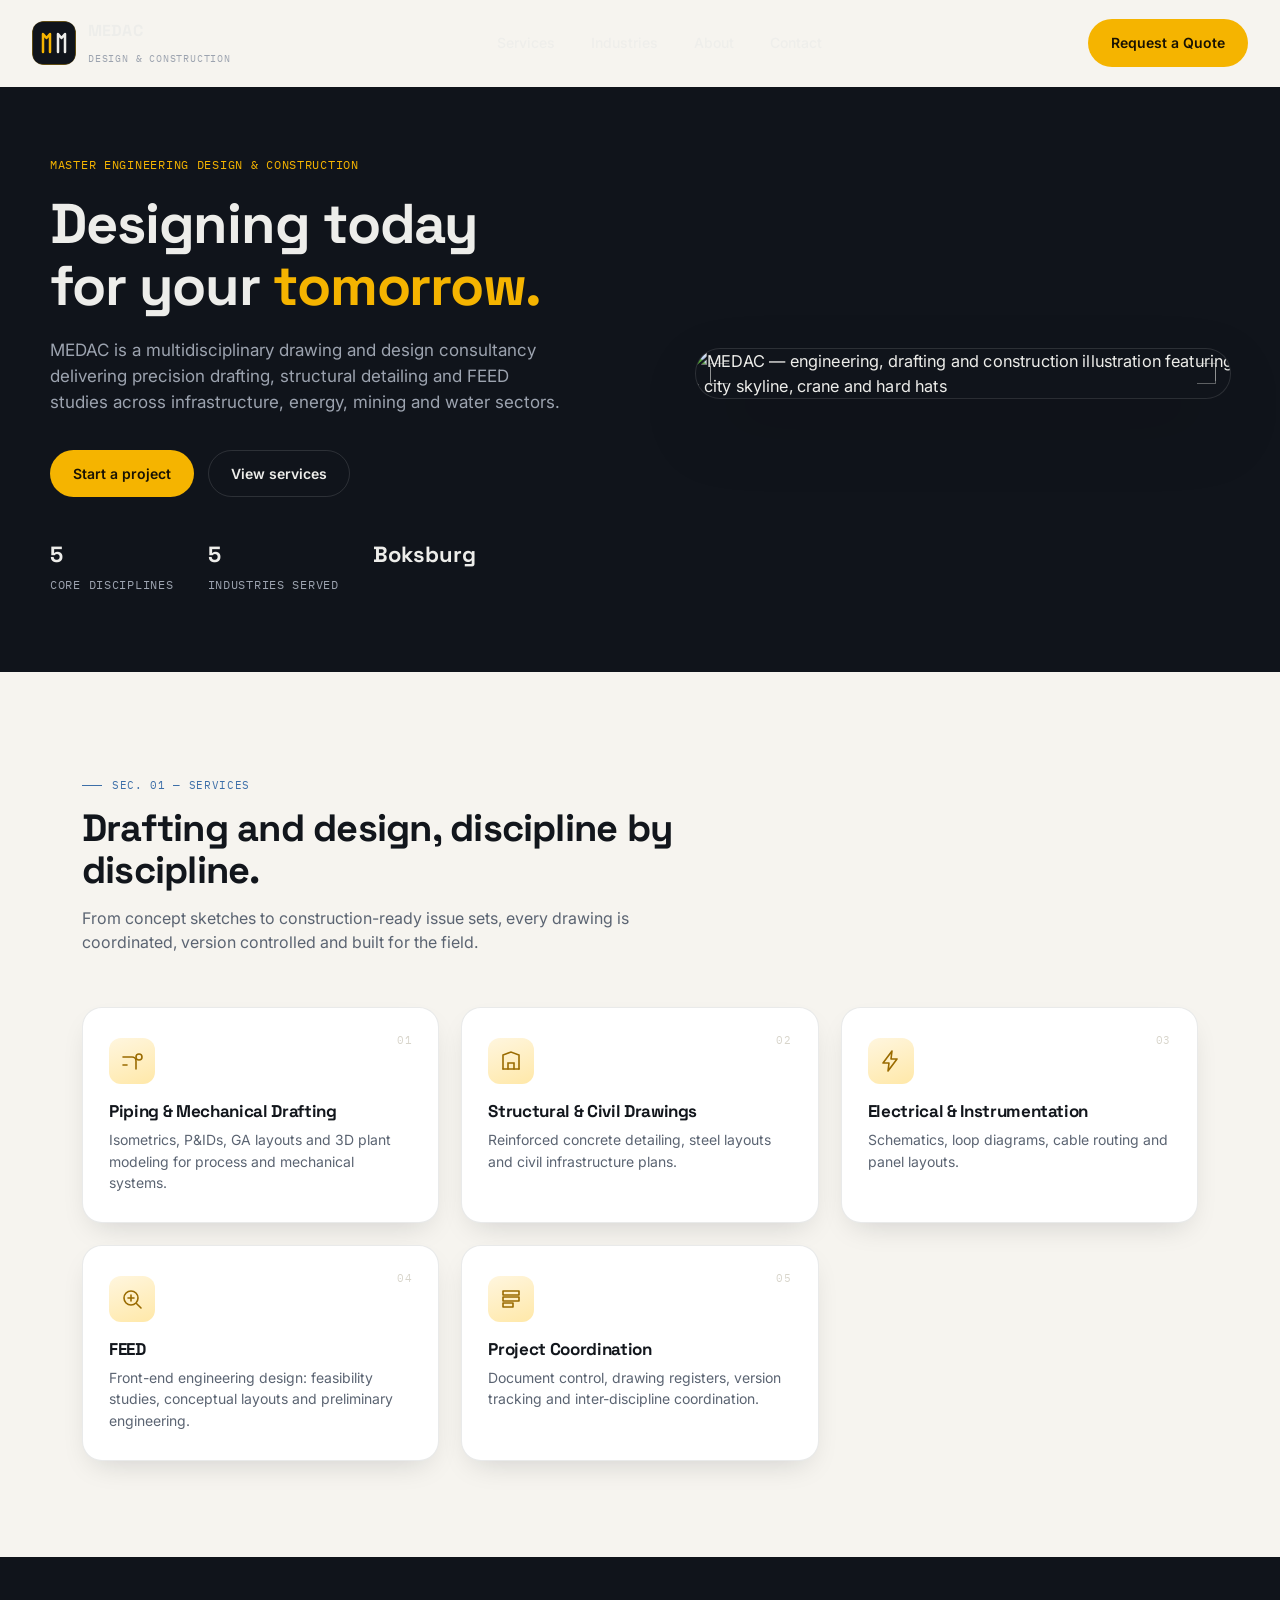
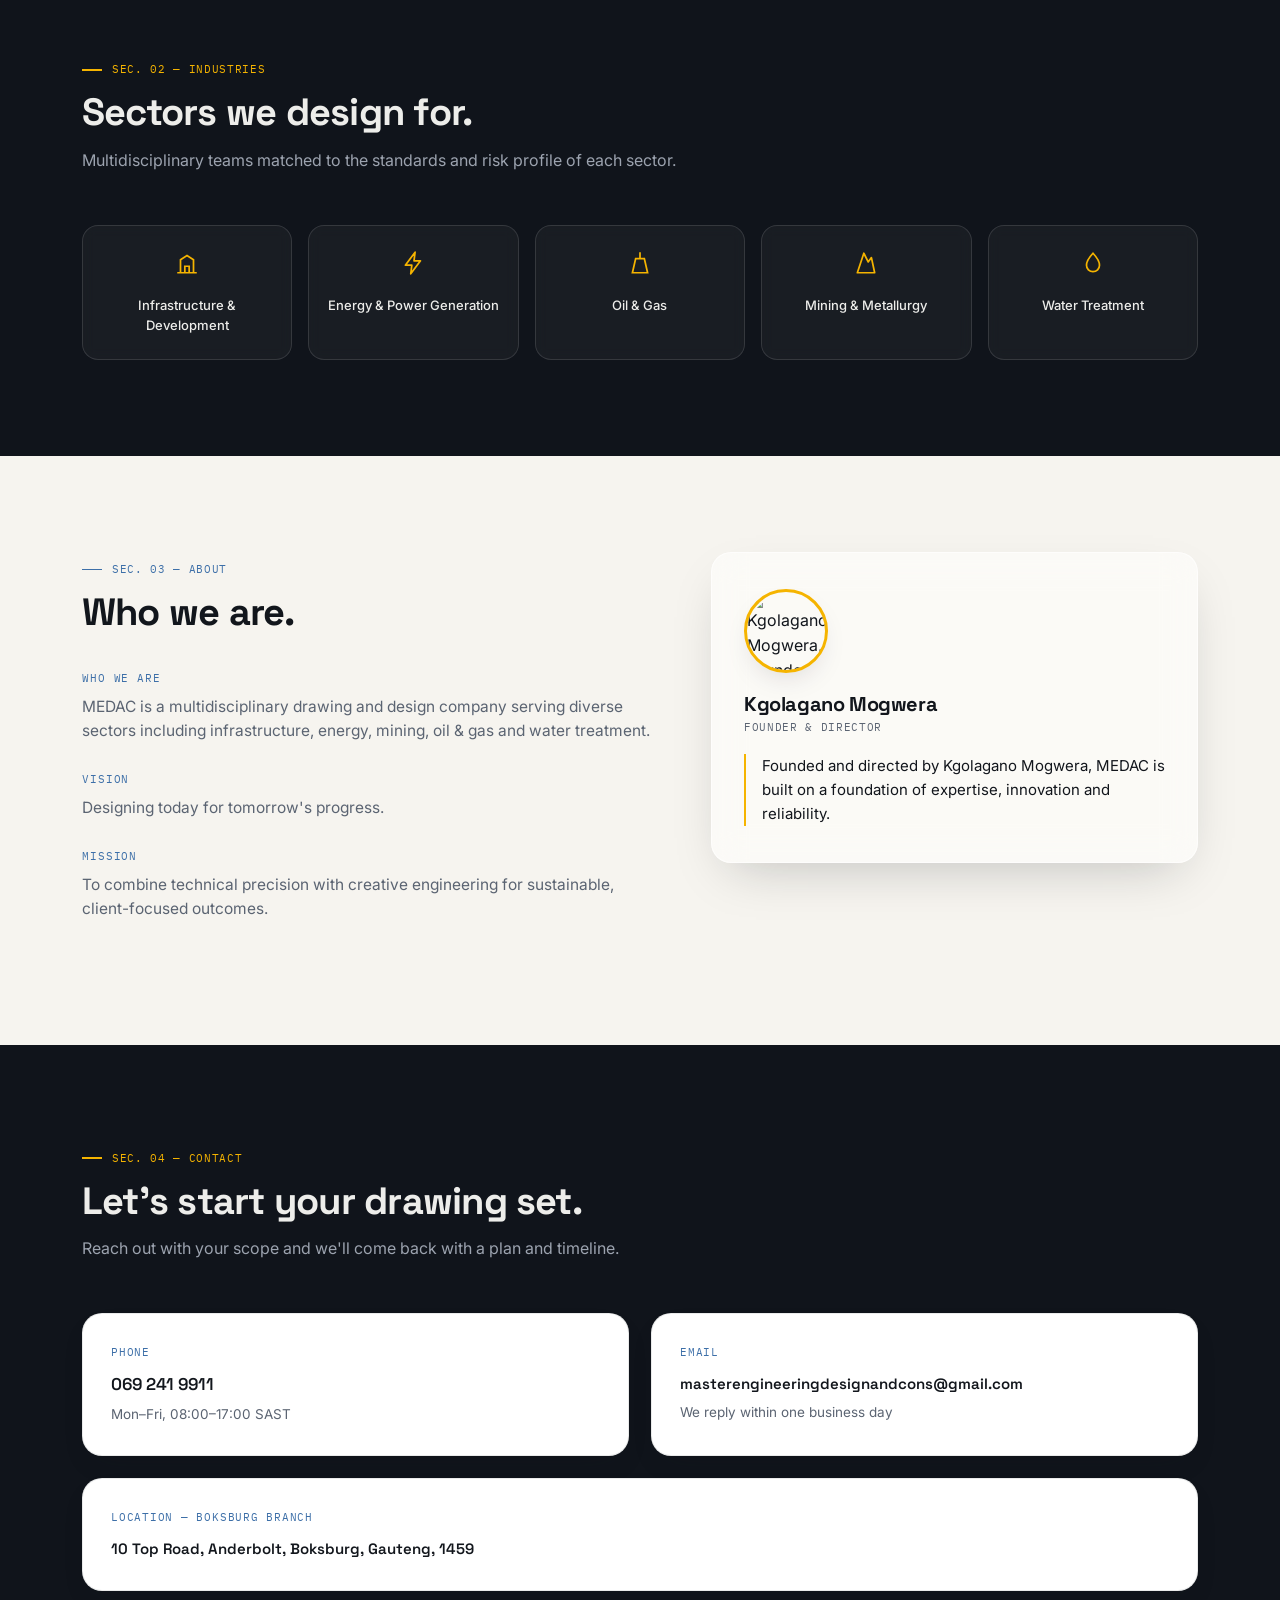
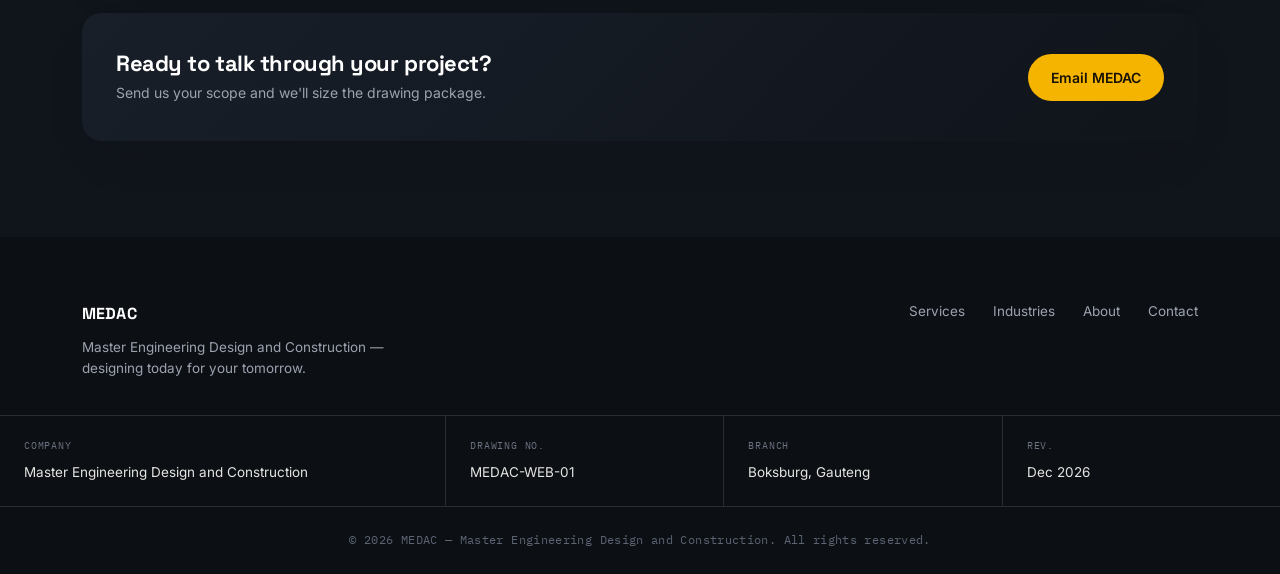
==== commit c044e1f5: "Add service and industry sections to index.html" ====
--- a/index.html
+++ b/index.html
@@ -65,4 +65,284 @@
         <div class="service-icon">
           <svg width="24" height="24" viewBox="0 0 24 24" fill="none" stroke="currentColor" stroke-width="1.6" stroke-linecap="round"><path d="M3 8h9a4 4 0 0 1 4 4v8"/><circle cx="19" cy="8" r="3"/><path d="M3 16h4"/></svg>
         </div>
-        <h3 id="service-0-title
+        <h3 id="service-0-title">Piping &amp; Mechanical Drafting</h3>
+        <p id="service-0-desc">Isometrics, P&amp;IDs, GA layouts and 3D plant modeling for process and mechanical systems.</p>
+      </div>
+      <div class="service-card reveal" style="--i:1" id="service-1">
+        <span class="service-num mono" id="service-1-num">02</span>
+        <div class="service-icon">
+          <svg width="24" height="24" viewBox="0 0 24 24" fill="none" stroke="currentColor" stroke-width="1.6" stroke-linecap="round"><path d="M4 20V6l8-3 8 3v14"/><path d="M4 20h16"/><path d="M9 20v-6h6v6"/></svg>
+        </div>
+        <h3 id="service-1-title">Structural &amp; Civil Drawings</h3>
+        <p id="service-1-desc">Reinforced concrete detailing, steel layouts and civil infrastructure plans.</p>
+      </div>
+      <div class="service-card reveal" style="--i:2" id="service-2">
+        <span class="service-num mono" id="service-2-num">03</span>
+        <div class="service-icon">
+          <svg width="24" height="24" viewBox="0 0 24 24" fill="none" stroke="currentColor" stroke-width="1.6" stroke-linecap="round" stroke-linejoin="round"><path d="M13 2 4 14h6l-1 8 9-12h-6l1-8Z"/></svg>
+        </div>
+        <h3 id="service-2-title">Electrical &amp; Instrumentation</h3>
+        <p id="service-2-desc">Schematics, loop diagrams, cable routing and panel layouts.</p>
+      </div>
+      <div class="service-card reveal" style="--i:3" id="service-3">
+        <span class="service-num mono" id="service-3-num">04</span>
+        <div class="service-icon">
+          <svg width="24" height="24" viewBox="0 0 24 24" fill="none" stroke="currentColor" stroke-width="1.6" stroke-linecap="round"><circle cx="11" cy="11" r="7"/><path d="m21 21-4.3-4.3"/><path d="M11 8v6M8 11h6"/></svg>
+        </div>
+        <h3 id="service-3-title">FEED</h3>
+        <p id="service-3-desc">Front-end engineering design: feasibility studies, conceptual layouts and preliminary engineering.</p>
+      </div>
+      <div class="service-card reveal" style="--i:4" id="service-4">
+        <span class="service-num mono" id="service-4-num">05</span>
+        <div class="service-icon">
+          <svg width="24" height="24" viewBox="0 0 24 24" fill="none" stroke="currentColor" stroke-width="1.6" stroke-linecap="round" stroke-linejoin="round"><rect x="4" y="4" width="16" height="4"/><rect x="4" y="10" width="16" height="4"/><rect x="4" y="16" width="10" height="4"/></svg>
+        </div>
+        <h3 id="service-4-title">Project Coordination</h3>
+        <p id="service-4-desc">Document control, drawing registers, version tracking and inter-discipline coordination.</p>
+      </div>
+    </div>
+  </div>
+</section>
+
+<section class="section section-dark" id="industries">
+  <div class="wrap">
+    <div class="section-head reveal">
+      <span class="eyebrow mono" id="industries-eyebrow">Sec. 02 — Industries</span>
+      <h2 id="industries-title">Sectors we design for.</h2>
+      <p id="industries-desc">Multidisciplinary teams matched to the standards and risk profile of each sector.</p>
+    </div>
+    <div class="industries-strip reveal-stag">
+      <div class="industry-pill reveal" style="--i:0" id="industry-0">
+        <svg viewBox="0 0 24 24" fill="none" stroke="currentColor" stroke-width="1.6"><path d="M3 21h18M6 21V9l6-4 6 4v12M10 21v-6h4v6"/></svg>
+        <span id="industry-0-name">Infrastructure &amp; Development</span>
+      </div>
+      <div class="industry-pill reveal" style="--i:1" id="industry-1">
+        <svg viewBox="0 0 24 24" fill="none" stroke="currentColor" stroke-width="1.6" stroke-linejoin="round"><path d="M13 2 4 14h6l-1 8 9-12h-6l1-8Z"/></svg>
+        <span id="industry-1-name">Energy &amp; Power Generation</span>
+      </div>
+      <div class="industry-pill reveal" style="--i:2" id="industry-2">
+        <svg viewBox="0 0 24 24" fill="none" stroke="currentColor" stroke-width="1.6"><path d="M12 2v6M8 8h8l3 13H5L8 8Z"/></svg>
+        <span id="industry-2-name">Oil &amp; Gas</span>
+      </div>
+      <div class="industry-pill reveal" style="--i:3" id="industry-3">
+        <svg viewBox="0 0 24 24" fill="none" stroke="currentColor" stroke-width="1.6" stroke-linecap="round" stroke-linejoin="round"><path d="M4 21 10 3l4 8 3-4 3 14H4Z"/></svg>
+        <span id="industry-3-name">Mining &amp; Metallurgy</span>
+      </div>
+      <div class="industry-pill reveal" style="--i:4" id="industry-4">
+        <svg viewBox="0 0 24 24" fill="none" stroke="currentColor" stroke-width="1.6"><path d="M12 3s6 6.5 6 11a6 6 0 1 1-12 0c0-4.5 6-11 6-11Z"/></svg>
+        <span id="industry-4-name">Water Treatment</span>
+      </div>
+    </div>
+  </div>
+</section>
+
+<section class="section section-light" id="about">
+  <div class="wrap about-grid">
+    <div>
+      <div class="section-head reveal" style="margin-bottom:36px;">
+        <span class="eyebrow mono" id="about-eyebrow">Sec. 03 — About</span>
+        <h2 id="about-title">Who we are.</h2>
+      </div>
+      <div class="about-block reveal">
+        <span class="label" id="about-who-heading">Who We Are</span>
+        <p id="about-who-text">MEDAC is a multidisciplinary drawing and design company serving diverse sectors including infrastructure, energy, mining, oil &amp; gas and water treatment.</p>
+      </div>
+      <div class="about-block reveal">
+        <span class="label" id="about-vision-heading">Vision</span>
+        <p id="about-vision-text">Designing today for tomorrow's progress.</p>
+      </div>
+      <div class="about-block reveal">
+        <span class="label" id="about-mission-heading">Mission</span>
+        <p id="about-mission-text">To combine technical precision with creative engineering for sustainable, client-focused outcomes.</p>
+      </div>
+    </div>
+    <div class="glass-card reveal">
+      <img class="ceo-photo" src="assets/img/ceo.jpg" alt="Kgolagano Mogwera, Founder and Director of MEDAC" id="director-photo">
+      <h3 id="director-name">Kgolagano Mogwera</h3>
+      <span class="role" id="director-role">Founder &amp; Director</span>
+      <blockquote id="director-quote">Founded and directed by Kgolagano Mogwera, MEDAC is built on a foundation of expertise, innovation and reliability.</blockquote>
+    </div>
+  </div>
+</section>
+
+<section class="section section-dark" id="contact">
+  <div class="wrap">
+    <div class="section-head reveal">
+      <span class="eyebrow mono" id="contact-eyebrow">Sec. 04 — Contact</span>
+      <h2 id="contact-title">Let's start your drawing set.</h2>
+      <p id="contact-desc">Reach out with your scope and we'll come back with a plan and timeline.</p>
+    </div>
+    <div class="contact-grid reveal-stag">
+      <div class="contact-card reveal" style="--i:0">
+        <span class="k">Phone</span>
+        <a class="v" href="tel:+27692419911">069 241 9911</a>
+        <p class="sub">Mon–Fri, 08:00–17:00 SAST</p>
+      </div>
+      <div class="contact-card reveal" style="--i:1">
+        <span class="k">Email</span>
+        <a class="v" href="mailto:masterengineeringdesignandcons@gmail.com" style="font-size:15px;">masterengineeringdesignandcons@gmail.com</a>
+        <p class="sub">We reply within one business day</p>
+      </div>
+      <div class="contact-card reveal" style="--i:2;grid-column:1/-1;">
+        <span class="k">Location — Boksburg Branch</span>
+        <span class="v" style="font-size:15px;">10 Top Road, Anderbolt, Boksburg, Gauteng, 1459</span>
+      </div>
+      <div class="contact-cta reveal" style="--i:3">
+        <div>
+          <h3>Ready to talk through your project?</h3>
+          <p>Send us your scope and we'll size the drawing package.</p>
+        </div>
+        <a href="mailto:masterengineeringdesignandcons@gmail.com" class="btn btn-accent">Email MEDAC</a>
+      </div>
+    </div>
+  </div>
+</section>
+
+<footer>
+  <div class="wrap">
+    <div style="display:flex;justify-content:space-between;align-items:flex-start;flex-wrap:wrap;gap:24px;padding-bottom:36px;">
+      <div>
+        <span class="brand-name" style="color:#fff;">MEDAC</span>
+        <p style="max-width:340px;font-size:13.5px;margin-top:10px;">Master Engineering Design and Construction — designing today for your tomorrow.</p>
+      </div>
+      <nav style="display:flex;gap:28px;font-size:13.5px;">
+        <a href="#services">Services</a>
+        <a href="#industries">Industries</a>
+        <a href="#about">About</a>
+        <a href="#contact">Contact</a>
+      </nav>
+    </div>
+  </div>
+  <div class="titleblock">
+    <div class="tb-cell">
+      <span class="k">Company</span>
+      <span class="v">Master Engineering Design and Construction</span>
+    </div>
+    <div class="tb-cell">
+      <span class="k">Drawing No.</span>
+      <span class="v">MEDAC-WEB-01</span>
+    </div>
+    <div class="tb-cell">
+      <span class="k">Branch</span>
+      <span class="v">Boksburg, Gauteng</span>
+    </div>
+    <div class="tb-cell">
+      <span class="k">Rev.</span>
+      <span class="v" id="revDate"></span>
+    </div>
+  </div>
+  <div class="foot-bottom">© <span id="year"></span> MEDAC — Master Engineering Design and Construction. All rights reserved.</div>
+</footer>
+
+<script src="assets/js/main.js"></script>
+<script>
+  // Load CMS-managed content from home.json
+  fetch('content/home.json')
+    .then(r => r.json())
+    .then(data => {
+      document.title = data.title || document.title;
+
+      // Hero
+      if (data.hero) {
+        setText('hero-eyebrow', data.hero.subtitle);
+        if (data.hero.title_line1 && data.hero.title_line2 && data.hero.highlight) {
+          document.getElementById('hero-title').innerHTML = escapeHtml(data.hero.title_line1) + '<br>for your <em>' + escapeHtml(data.hero.highlight) + '</em>';
+        }
+        setText('hero-desc', data.hero.description);
+        if (data.hero.button_primary) {
+          setText('hero-btn-primary', data.hero.button_primary.text);
+          document.getElementById('hero-btn-primary').href = data.hero.button_primary.url || '#contact';
+        }
+        if (data.hero.button_secondary) {
+          setText('hero-btn-secondary', data.hero.button_secondary.text);
+          document.getElementById('hero-btn-secondary').href = data.hero.button_secondary.url || '#services';
+        }
+        if (data.hero.image) document.getElementById('hero-image').src = data.hero.image;
+      }
+
+      // Stats
+      if (data.stats && data.stats.length >= 3) {
+        updateStat('hero-stat-0', data.stats[0]);
+        updateStat('hero-stat-1', data.stats[1]);
+        updateStat('hero-stat-2', data.stats[2]);
+      }
+
+      // Services
+      if (data.services) {
+        setText('services-eyebrow', data.services.section_label);
+        setText('services-title', data.services.title);
+        setText('services-desc', data.services.description);
+        if (data.services.items) {
+          data.services.items.forEach((item, i) => {
+            setText('service-' + i + '-num', item.number);
+            setText('service-' + i + '-title', item.title);
+            setText('service-' + i + '-desc', item.description);
+          });
+        }
+      }
+
+      // Industries
+      if (data.industries) {
+        setText('industries-eyebrow', data.industries.section_label);
+        setText('industries-title', data.industries.title);
+        setText('industries-desc', data.industries.description);
+        if (data.industries.list) {
+          data.industries.list.forEach((item, i) => {
+            setText('industry-' + i + '-name', item.name);
+          });
+        }
+      }
+
+      // About
+      if (data.about) {
+        setText('about-eyebrow', data.about.section_label);
+        setText('about-title', data.about.title);
+        if (data.about.who_we_are) {
+          setText('about-who-heading', data.about.who_we_are.heading);
+          setText('about-who-text', data.about.who_we_are.text);
+        }
+        if (data.about.vision) {
+          setText('about-vision-heading', data.about.vision.heading);
+          setText('about-vision-text', data.about.vision.text);
+        }
+        if (data.about.mission) {
+          setText('about-mission-heading', data.about.mission.heading);
+          setText('about-mission-text', data.about.mission.text);
+        }
+        if (data.about.director) {
+          if (data.about.director.photo) document.getElementById('director-photo').src = data.about.director.photo;
+          setText('director-name', data.about.director.name);
+          setText('director-role', data.about.director.role);
+          setText('director-quote', data.about.director.quote);
+        }
+      }
+
+      // Contact
+      if (data.contact) {
+        setText('contact-eyebrow', data.contact.section_label);
+        setText('contact-title', data.contact.title);
+        setText('contact-desc', data.contact.subtitle);
+      }
+    })
+    .catch(err => console.log('Using default content. home.json not loaded:', err));
+
+  function setText(id, text) {
+    const el = document.getElementById(id);
+    if (el && text !== undefined && text !== null) el.textContent = text;
+  }
+
+  function updateStat(id, stat) {
+    const el = document.getElementById(id);
+    if (!el || !stat) return;
+    const num = stat.number || stat.label || '';
+    const lbl = stat.number ? (stat.label || '') : '';
+    el.innerHTML = '<b>' + escapeHtml(num) + '</b><span>' + escapeHtml(lbl) + '</span>';
+  }
+
+  function escapeHtml(str) {
+    if (typeof str !== 'string') return '';
+    return str.replace(/&/g, '&amp;').replace(/</g, '&lt;').replace(/>/g, '&gt;');
+  }
+</script>
+</body>
+</html>
